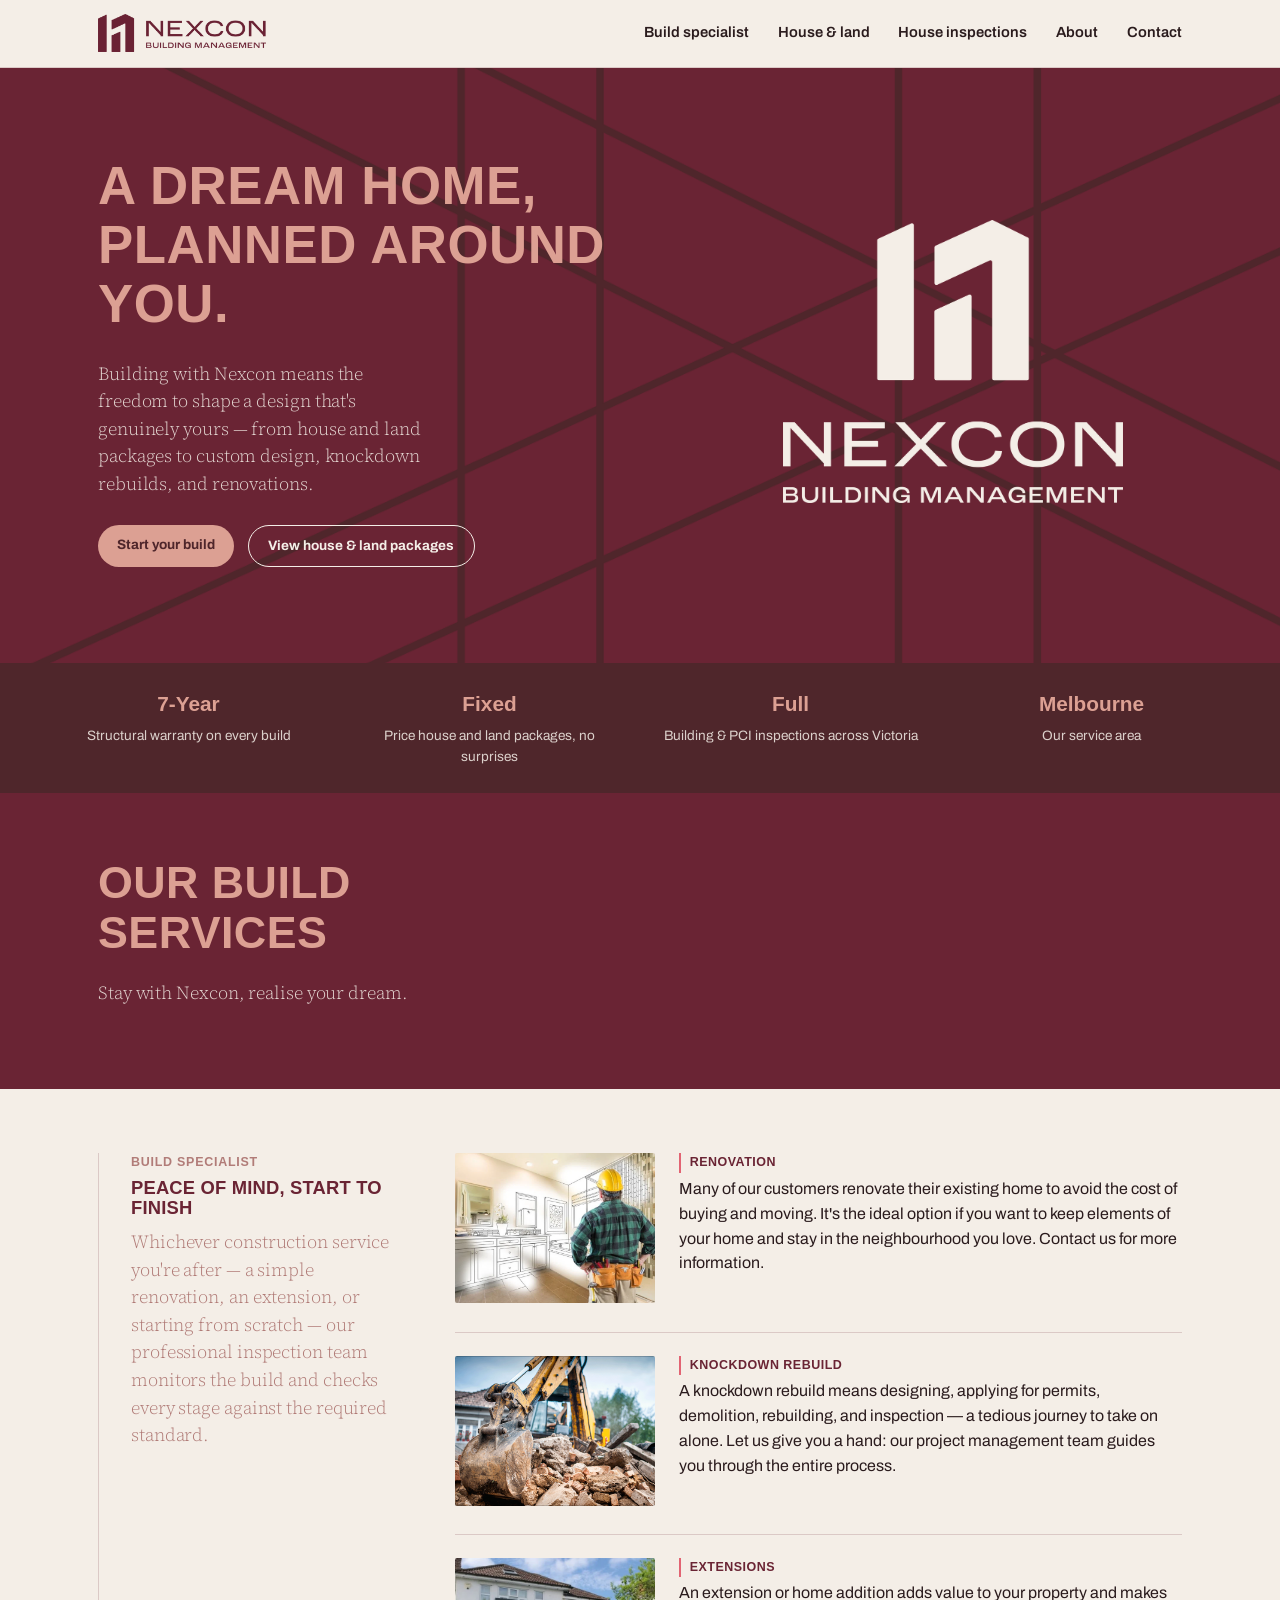
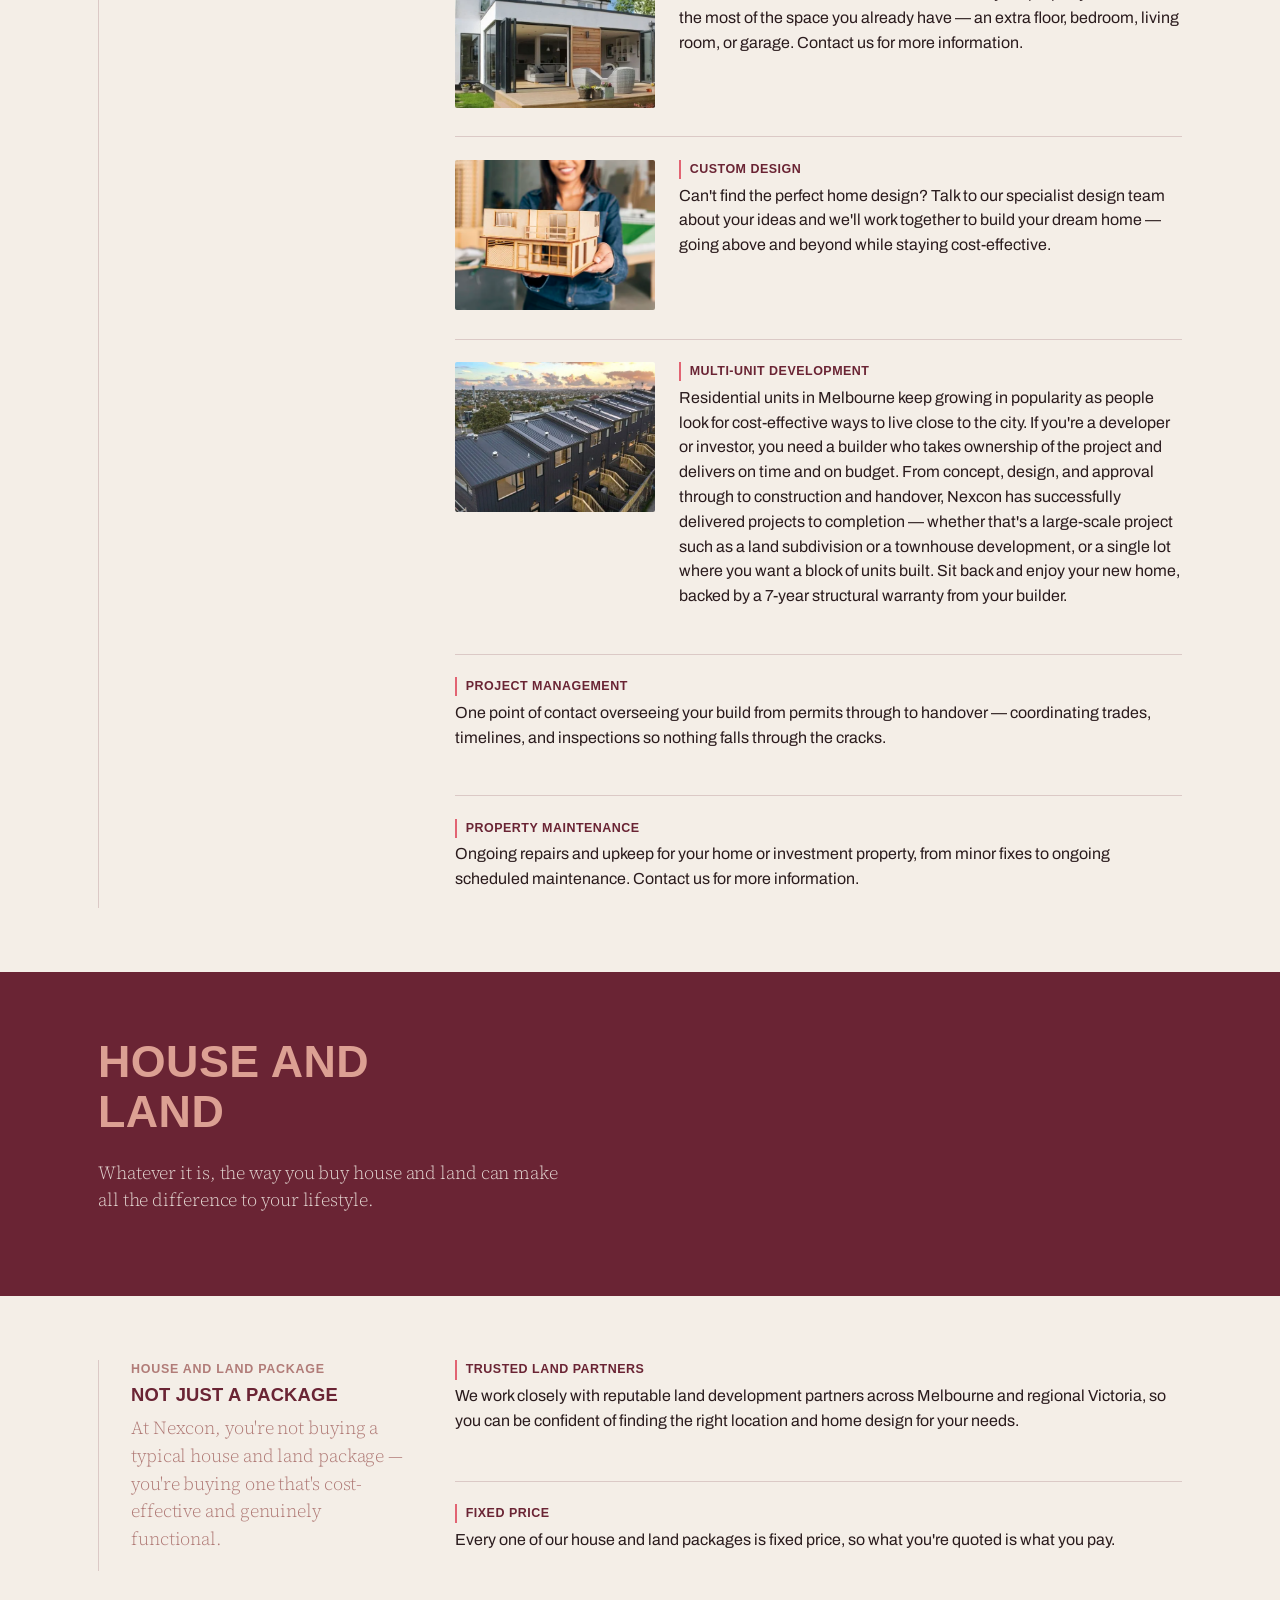
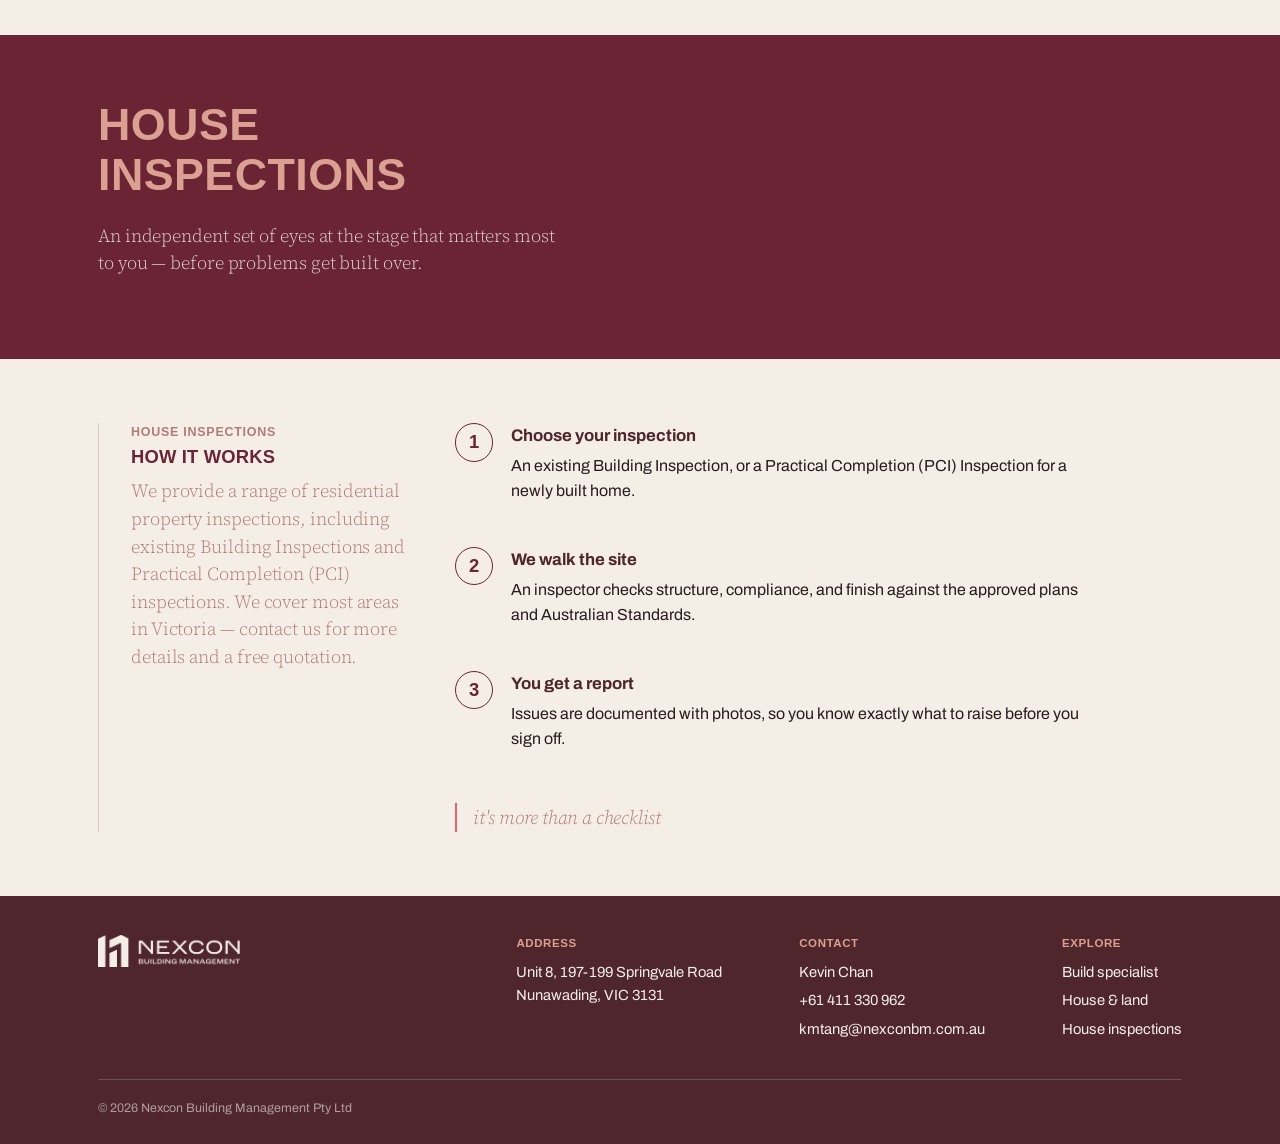
==== home/index.html @ 0f06428e "update" ====
<!DOCTYPE html>
<html lang="en">
<head>
<meta charset="UTF-8">
<meta name="viewport" content="width=device-width, initial-scale=1.0">
<title>Nexcon Building Management — Custom homes, Melbourne's east</title>
<meta name="description" content="Nexcon Building Management designs and builds custom homes, house and land packages, knockdown rebuilds and renovations across Melbourne's east.">
<link rel="preconnect" href="https://fonts.googleapis.com">
<link rel="preconnect" href="https://fonts.gstatic.com" crossorigin>
<link href="https://fonts.googleapis.com/css2?family=Archivo+Expanded:wght@500;600;700;800&family=Archivo:wght@400;500;600;700&family=Source+Serif+Pro:ital,wght@0,300;0,400;1,300;1,400&display=swap" rel="stylesheet">
<link rel="stylesheet" href="../styles.css?v=8">
</head>
<body>

<svg class="visually-hidden" aria-hidden="true">
  <defs>
    <symbol id="nexcon-mark" viewBox="0 0 64 64">
      <polygon points="6,20 18,13 18,58 6,58" fill="currentColor"/>
      <polygon points="24,58 24,41 46,15 46,28" fill="currentColor"/>
      <polygon points="40,58 40,27 46,20 52,27 52,58" fill="currentColor"/>
    </symbol>
  </defs>
</svg>

<a class="skip-link" href="#main">Skip to content</a>

<header class="site-header">
  <div class="header-inner">
    <a href="#top" class="logo">
      <img src="../nexcon-logo-horizontal.png" alt="Nexcon Building Management" class="logo-img">
    </a>
    <nav class="site-nav" id="siteNav">
      <a href="#services">Build specialist</a>
      <a href="#house-and-land">House &amp; land</a>
      <a href="#inspection">House inspections</a>
      <a href="../about/">About</a>
      <a href="#footer-contact">Contact</a>
    </nav>
    <button class="nav-toggle" id="navToggle" aria-label="Toggle menu" aria-expanded="false" aria-controls="siteNav"><span></span></button>
  </div>
</header>


<main id="main">

  <section class="hero" id="top">
        <div class="hero-inner">
      <div class="hero-copy">
        <h1 class="heading heading-on-dark">A dream home, planned around you.</h1>
        <p class="lede lede-on-dark">Building with Nexcon means the freedom to shape a design that's genuinely yours — from house and land packages to custom design, knockdown rebuilds, and renovations.</p>
        <div class="hero-actions">
          <a href="#footer-contact" class="pill pill-primary" style="background:var(--blush); color:var(--mahogany);">Start your build</a>
          <a href="#house-and-land" class="pill pill-outline">View house &amp; land packages</a>
        </div>
      </div>
      <div class="hero-motif" aria-hidden="true">
        <img src="../nexcon-logo-centered.png" alt="" style="width:100%; max-width:340px; margin:0 auto; display:block;">
      </div>
    </div>
  </section>

  <div class="trust-strip">
    <div class="wrap trust-strip-inner">
      <div class="trust-item">
        <p class="trust-figure">7-Year</p>
        <p class="trust-label">Structural warranty on every build</p>
      </div>
      <div class="trust-item">
        <p class="trust-figure">Fixed</p>
        <p class="trust-label">Price house and land packages, no surprises</p>
      </div>
      <div class="trust-item">
        <p class="trust-figure">Full</p>
        <p class="trust-label">Building &amp; PCI inspections across Victoria</p>
      </div>
      <div class="trust-item">
        <p class="trust-figure">Melbourne</p>
        <p class="trust-label">Our service area</p>
      </div>
    </div>
  </div>

  <section id="services">
    <div class="divider">
            <div class="divider-inner">
        <h2 class="heading heading-on-dark">Our build services</h2>
        <p class="lede lede-on-dark">Stay with Nexcon, realise your dream.</p>
      </div>
    </div>
    <div class="content-block">
      <div class="wrap content-grid">
        <div class="content-side">
          <p class="eyebrow">Build specialist</p>
          <h3 class="heading">Peace of mind, start to finish</h3>
          <p class="lede">Whichever construction service you're after — a simple renovation, an extension, or starting from scratch — our professional inspection team monitors the build and checks every stage against the required standard.</p>
        </div>
        <div class="service-list">
          <div class="service-item service-item-media">
            <img src="service-renovation.webp" alt="Renovation of an existing home" class="service-img">
            <div>
              <p class="detail-label">Renovation</p>
              <p class="body-copy">Many of our customers renovate their existing home to avoid the cost of buying and moving. It's the ideal option if you want to keep elements of your home and stay in the neighbourhood you love. Contact us for more information.</p>
            </div>
          </div>
          <div class="service-item service-item-media">
            <img src="service-knockdown-rebuild.webp" alt="Demolition for a knockdown rebuild" class="service-img">
            <div>
              <p class="detail-label">Knockdown rebuild</p>
              <p class="body-copy">A knockdown rebuild means designing, applying for permits, demolition, rebuilding, and inspection — a tedious journey to take on alone. Let us give you a hand: our project management team guides you through the entire process.</p>
            </div>
          </div>
          <div class="service-item service-item-media">
            <img src="service-extensions.webp" alt="A modern home extension with bi-fold doors" class="service-img">
            <div>
              <p class="detail-label">Extensions</p>
              <p class="body-copy">An extension or home addition adds value to your property and makes the most of the space you already have — an extra floor, bedroom, living room, or garage. Contact us for more information.</p>
            </div>
          </div>
          <div class="service-item service-item-media">
            <img src="service-custom-design.webp" alt="Client reviewing a custom home design model" class="service-img">
            <div>
              <p class="detail-label">Custom design</p>
              <p class="body-copy">Can't find the perfect home design? Talk to our specialist design team about your ideas and we'll work together to build your dream home — going above and beyond while staying cost-effective.</p>
            </div>
          </div>
          <div class="service-item service-item-media">
            <img src="service-multi-unit-development.webp" alt="Completed multi-unit townhouse development" class="service-img">
            <div>
              <p class="detail-label">Multi-unit development</p>
              <p class="body-copy">Residential units in Melbourne keep growing in popularity as people look for cost-effective ways to live close to the city. If you're a developer or investor, you need a builder who takes ownership of the project and delivers on time and on budget. From concept, design, and approval through to construction and handover, Nexcon has successfully delivered projects to completion — whether that's a large-scale project such as a land subdivision or a townhouse development, or a single lot where you want a block of units built. Sit back and enjoy your new home, backed by a 7-year structural warranty from your builder.</p>
            </div>
          </div>
          <div class="service-item">
            <p class="detail-label">Project management</p>
            <p class="body-copy">One point of contact overseeing your build from permits through to handover — coordinating trades, timelines, and inspections so nothing falls through the cracks.</p>
          </div>
          <div class="service-item">
            <p class="detail-label">Property maintenance</p>
            <p class="body-copy">Ongoing repairs and upkeep for your home or investment property, from minor fixes to ongoing scheduled maintenance. Contact us for more information.</p>
          </div>
        </div>
      </div>
    </div>
  </section>

  <section id="house-and-land">
    <div class="divider">
            <div class="divider-inner">
        <h2 class="heading heading-on-dark">House and land</h2>
        <p class="lede lede-on-dark">Whatever it is, the way you buy house and land can make all the difference to your lifestyle.</p>
      </div>
    </div>
    <div class="content-block">
      <div class="wrap content-grid">
        <div class="content-side">
          <p class="eyebrow">House and land package</p>
          <h3 class="heading">Not just a package</h3>
          <p class="lede">At Nexcon, you're not buying a typical house and land package — you're buying one that's cost-effective and genuinely functional.</p>
        </div>
        <div class="service-list">
          <div class="service-item">
            <p class="detail-label">Trusted land partners</p>
            <p class="body-copy">We work closely with reputable land development partners across Melbourne and regional Victoria, so you can be confident of finding the right location and home design for your needs.</p>
          </div>
          <div class="service-item">
            <p class="detail-label">Fixed price</p>
            <p class="body-copy">Every one of our house and land packages is fixed price, so what you're quoted is what you pay.</p>
          </div>
        </div>
      </div>
    </div>
  </section>

  <section id="inspection">
    <div class="divider">
            <div class="divider-inner">
        <h2 class="heading heading-on-dark">House inspections</h2>
        <p class="lede lede-on-dark">An independent set of eyes at the stage that matters most to you — before problems get built over.</p>
      </div>
    </div>
    <div class="content-block">
      <div class="wrap content-grid">
        <div class="content-side">
          <p class="eyebrow">House inspections</p>
          <h3 class="heading">How it works</h3>
          <p class="lede">We provide a range of residential property inspections, including existing Building Inspections and Practical Completion (PCI) inspections. We cover most areas in Victoria — contact us for more details and a free quotation.</p>
        </div>
        <div>
          <ol class="process">
            <li><span class="num">1</span><div><h3>Choose your inspection</h3><p class="body-copy">An existing Building Inspection, or a Practical Completion (PCI) Inspection for a newly built home.</p></div></li>
            <li><span class="num">2</span><div><h3>We walk the site</h3><p class="body-copy">An inspector checks structure, compliance, and finish against the approved plans and Australian Standards.</p></div></li>
            <li><span class="num">3</span><div><h3>You get a report</h3><p class="body-copy">Issues are documented with photos, so you know exactly what to raise before you sign off.</p></div></li>
          </ol>
          <div class="callout">
            <p class="quote">it's more than a checklist</p>
          </div>
        </div>
      </div>
    </div>
  </section>

</main>

<footer id="footer-contact">
  <div class="wrap">
    <div class="footer-inner">
      <div class="footer-logo">
        <img src="../nexcon-logo-horizontal-light.png" alt="Nexcon Building Management" class="logo-img">
      </div>
      <div class="footer-cols">
        <div class="footer-col">
          <h4>Address</h4>
          <p>Unit 8, 197-199 Springvale Road<br>Nunawading, VIC 3131</p>
        </div>
        <div class="footer-col">
          <h4>Contact</h4>
          <a href="Kevin-Chan">Kevin Chan</a>
          <a href="tel:+61411330962">+61 411 330 962</a>
          <a href="mailto:kmtang@nexconbm.com.au">kmtang@nexconbm.com.au</a>
        </div>
        <div class="footer-col">
          <h4>Explore</h4>
          <a href="#services">Build specialist</a>
          <a href="#house-and-land">House &amp; land</a>
          <a href="#inspection">House inspections</a>
        </div>
      </div>
    </div>
    <div class="footer-bottom">&copy; <span id="year"></span> Nexcon Building Management Pty Ltd</div>
  </div>
</footer>

<script>
  const navToggle = document.getElementById('navToggle');
  const siteNav = document.getElementById('siteNav');
  navToggle.addEventListener('click', () => {
    const open = siteNav.classList.toggle('is-open');
    navToggle.setAttribute('aria-expanded', String(open));
  });
  siteNav.querySelectorAll('a').forEach(link => {
    link.addEventListener('click', () => {
      siteNav.classList.remove('is-open');
      navToggle.setAttribute('aria-expanded', 'false');
    });
  });

  document.getElementById('year').textContent = new Date().getFullYear();
</script>


</body>
</html>
---- styles.css ----
:root{
  --bordeaux:#6A2434;
  --mahogany:#4F262B;
  --rosewood:#B17C78;
  --blush:#DCA093;
  --sandstone:#F4EEE7;
  --rosette:#E26473;
  --ochre:#B78C00;
  --text:#2A1B1D;
  --line-on-sand: rgba(106,36,52,0.18);
  --line-on-bordeaux: rgba(220,160,147,0.22);
  --ex: "Archivo Expanded", sans-serif;
  --sans: "Archivo", -apple-system, Segoe UI, sans-serif;
  --serif: "Source Serif Pro", Georgia, serif;
  --max: 1180px;
}
*{box-sizing:border-box;}
html{scroll-behavior:smooth;}
@media (prefers-reduced-motion: reduce){ html{scroll-behavior:auto;} }
body{margin:0; font-family:var(--sans); background:var(--sandstone); color:var(--text); line-height:1.55; -webkit-font-smoothing:antialiased;}
p{margin:0 0 1em;}
a{color:inherit;}
svg{display:block;}
.visually-hidden{position:absolute;width:1px;height:1px;overflow:hidden;clip:rect(0 0 0 0);}
.skip-link{position:absolute; left:-999px; top:0; background:var(--rosette); color:#fff; padding:0.75em 1.2em; z-index:1000; font-weight:600;}
.skip-link:focus{left:1em; top:1em;}
:focus-visible{ outline:2px solid var(--rosette); outline-offset:3px; }

.wrap{max-width:var(--max); margin:0 auto; padding:0 clamp(1.25rem, 4vw, 3rem);}

/* type roles per brand system */
.eyebrow{font-family:var(--ex); font-weight:700; text-transform:uppercase; letter-spacing:0.06em; font-size:0.78rem; color:var(--rosewood); margin:0 0 0.4em;}
.heading{font-family:var(--ex); font-weight:700; text-transform:uppercase; letter-spacing:0.01em; line-height:1.12; margin:0 0 0.5em; color:var(--bordeaux);}
.heading-on-dark{color:var(--blush);}
.lede{font-family:var(--serif); font-weight:300; font-size:1.15rem; color:var(--rosewood); line-height:1.5; letter-spacing:-0.005em;}
.lede-on-dark{color:rgba(244,238,231,0.85);}
.detail-label{font-family:var(--ex); font-weight:600; text-transform:uppercase; letter-spacing:0.04em; font-size:0.78rem; color:var(--bordeaux); margin:0 0 0.35em; padding-left:0.7em; border-left:2px solid var(--rosette);}
.body-copy{font-family:var(--sans); font-size:1rem; color:var(--text);}
.statement{font-family:var(--ex); font-weight:700; text-transform:uppercase; font-size:clamp(1.5rem,3vw,2rem); color:var(--bordeaux); line-height:1.25;}
.quote{font-family:var(--serif); font-style:italic; font-weight:300; color:var(--rosewood); letter-spacing:-0.01em;}

/* ---------- header ---------- */
.site-header{position:sticky; top:0; z-index:100; background:var(--sandstone); border-bottom:1px solid var(--line-on-sand);}
.header-inner{max-width:var(--max); margin:0 auto; padding:0.9rem clamp(1.25rem,4vw,3rem); display:flex; align-items:center; justify-content:space-between; gap:1.5rem;}
.logo{display:flex; align-items:center; text-decoration:none;}
.logo-img{height:38px; width:auto; display:block;}
.site-nav{display:flex; align-items:center; gap:clamp(1rem,2.5vw,1.8rem);}
.site-nav a{text-decoration:none; font-size:0.92rem; font-weight:600; color:var(--text); padding:0.3em 0; border-bottom:2px solid transparent;}
.site-nav a:hover{border-color:var(--rosette);}
.site-nav a.is-active{border-color:var(--rosette);}
.pill{display:inline-block; font-family:var(--sans); font-weight:700; font-size:0.85rem; text-decoration:none; padding:0.7em 1.4em; border-radius:999px; transition:background-color .2s, color .2s;}
.pill-primary{background:var(--bordeaux); color:var(--sandstone);}
.pill-primary:hover{background:var(--mahogany);}
.pill-outline{border:1.5px solid var(--sandstone); color:var(--sandstone);}
.pill-outline:hover{background:rgba(244,238,231,0.12);}
.nav-toggle{display:none; width:2.2rem; height:2.2rem; border:none; background:none; cursor:pointer; position:relative;}
.nav-toggle::before, .nav-toggle span, .nav-toggle::after{content:""; position:absolute; left:0.35rem; right:0.35rem; height:2px; background:var(--bordeaux);}
.nav-toggle::before{top:0.65rem;} .nav-toggle span{top:1.05rem;} .nav-toggle::after{top:1.45rem;}
@media (max-width:860px){
  .nav-toggle{display:block;}
  .site-nav{position:absolute; top:100%; left:0; right:0; background:var(--sandstone); flex-direction:column; align-items:flex-start; padding:1rem clamp(1.25rem,4vw,3rem) 1.5rem; gap:0.9rem; border-bottom:1px solid var(--line-on-sand); display:none;}
  .site-nav.is-open{display:flex;}
}

/* ---------- hero ---------- */
.hero{background-color:var(--bordeaux); color:var(--sandstone); background-image:url('linework-mahogany.png'); background-repeat:no-repeat; background-position:center -500px; background-size:135% auto;}
.hero-inner{max-width:var(--max); margin:0 auto; padding:clamp(3rem,7vw,5.5rem) clamp(1.25rem,4vw,3rem) clamp(3.5rem,8vw,6rem); display:grid; grid-template-columns:1.1fr 0.9fr; gap:clamp(2rem,5vw,4rem); align-items:center; position:relative; z-index:1;}
.hero h1{font-size:clamp(2.1rem,4.6vw,3.3rem);}
.hero .lede{max-width:36ch; font-size:1.15rem;}
.hero-actions{display:flex; flex-wrap:wrap; gap:0.9rem; margin-top:1.7rem;}
.hero-motif{width:100%;}
.hero-motif svg{width:100%; height:auto;}
@media (max-width:900px){ .hero-inner{grid-template-columns:1fr;} .hero-motif{order:-1; max-width:340px; margin:0 auto;} }

/* ---------- page intro (used on non-home pages, same visual language as homepage dividers) ---------- */
.page-intro{background-color:var(--bordeaux); color:var(--blush); position:relative;}
.page-intro-inner{max-width:var(--max); margin:0 auto; padding:clamp(2.6rem,6vw,4rem) clamp(1.25rem,4vw,3rem); position:relative; z-index:1;}
.page-intro h1{font-size:clamp(1.9rem,4vw,2.8rem); max-width:16ch;}
.page-intro .lede{max-width:52ch; margin-top:0.6rem;}

/* ---------- trust strip ---------- */
.trust-strip{background:var(--mahogany);}
.trust-strip-inner{display:grid; grid-template-columns:repeat(4,1fr); gap:1.5rem; padding:1.6rem 0;}
.trust-item{text-align:center; padding:0 0.5rem;}
.trust-figure{font-family:var(--ex); font-weight:800; font-size:1.3rem; color:var(--blush); margin:0 0 0.2em;}
.trust-label{font-family:var(--sans); font-size:0.85rem; color:rgba(244,238,231,0.85); margin:0;}
@media (max-width:700px){ .trust-strip-inner{grid-template-columns:1fr; text-align:center;} }

/* ---------- section divider (mirrors the brand deck's own section pages) ---------- */
.divider{background-color:var(--bordeaux); color:var(--blush); position:relative;}
.divider-inner{max-width:var(--max); margin:0 auto; padding:clamp(2.6rem,6vw,4rem) clamp(1.25rem,4vw,3rem); position:relative; z-index:1;}
.divider .num{font-family:var(--ex); font-weight:700; font-size:0.85rem; color:var(--sandstone); margin-bottom:1.4rem;}
.divider h2{font-size:clamp(1.9rem,4vw,2.8rem); max-width:14ch;}
.divider .lede{max-width:52ch; margin-top:0.6rem;}

/* ---------- content block (label sidebar + content, per brand grid) ---------- */
.content-block{padding:clamp(2.6rem,6vw,4rem) 0;}
.content-grid{display:grid; grid-template-columns:0.85fr 2fr; gap:clamp(1.5rem,4vw,3rem);}
.content-side{border-left:1px solid var(--line-on-sand); padding-left:clamp(1.2rem,3vw,2rem);}
.content-side .heading{font-size:1.15rem;}
@media (max-width:820px){ .content-grid{grid-template-columns:1fr;} .content-side{border-left:none; padding-left:0; border-top:1px solid var(--line-on-sand); padding-top:1.2rem;} }

/* services list (also reused for values lists etc.) */
.service-list{display:grid; gap:1.8rem;}
.service-item{padding-top:1.4rem; border-top:1px solid var(--line-on-sand);}
.service-item:first-child{border-top:none; padding-top:0;}
.service-item h3{font-family:var(--sans); font-weight:700; font-size:1.15rem; margin:0 0 0.4em; color:var(--mahogany);}
.service-item-media{display:grid; grid-template-columns:200px 1fr; gap:1.5rem; align-items:start;}
.service-img{width:200px; height:150px; object-fit:cover; border-radius:2px;}
@media (max-width:600px){ .service-item-media{grid-template-columns:1fr;} .service-img{width:100%; height:180px;} }

/* house and land: listing-card styled after the real property sheet */
.listing{display:grid; grid-template-columns:0.75fr 1fr 1fr; gap:0; border:1px solid var(--line-on-sand); margin-bottom:2.4rem;}
.listing-spec{background:var(--bordeaux); color:var(--sandstone); padding:1.6rem;}
.listing-spec .pkg-name{font-family:var(--ex); font-weight:700; text-transform:uppercase; font-size:1.2rem; margin-bottom:0.9rem;}
.listing-spec dl{margin:0; font-size:0.85rem;}
.listing-spec dt{color:var(--blush); font-family:var(--ex); font-weight:600; text-transform:uppercase; font-size:0.68rem; letter-spacing:0.05em; margin-top:0.7em;}
.listing-spec dd{margin:0.15em 0 0; font-family:var(--sans);}
.listing-plan{padding:1.6rem; display:flex; align-items:center; justify-content:center; background:var(--sandstone);}
.listing-plan svg{width:100%; height:auto; max-width:260px;}
.listing-features{padding:1.6rem; background:#fff;}
.listing-features h4{font-family:var(--ex); font-weight:700; text-transform:uppercase; font-size:0.85rem; color:var(--bordeaux); margin:0 0 0.8em;}
.listing-features ul{margin:0; padding-left:1.1em; font-size:0.92rem;}
.listing-features li{margin-bottom:0.5em;}
@media (max-width:820px){ .listing{grid-template-columns:1fr;} }

.package-sheet{margin-top:1rem; border-top:1px solid var(--bordeaux);}
.package-row{display:grid; grid-template-columns:1.1fr repeat(4,0.8fr) 0.9fr; gap:1rem; padding:1rem 0; border-bottom:1px solid var(--line-on-sand); align-items:center; font-size:0.92rem;}
.package-row.head{font-family:var(--ex); font-size:0.68rem; text-transform:uppercase; letter-spacing:0.05em; color:var(--rosewood); font-weight:700; border-bottom:1px solid var(--bordeaux);}
.package-row .name{font-weight:700; color:var(--mahogany);}
.package-row .price{color:var(--rosette); font-weight:700;}
.note{font-family:var(--serif); font-style:italic; font-weight:300; color:var(--rosewood); font-size:0.92rem; margin-top:1rem;}
@media (max-width:760px){
  .package-row{grid-template-columns:1fr 1fr; row-gap:0.3rem;}
  .package-row.head{display:none;}
  .package-row .name{grid-column:1/-1; font-size:1.05rem; margin-bottom:0.3rem;}
}

/* inspection process */
.process{list-style:none; margin:0; padding:0; display:grid; gap:1.7rem; max-width:640px;}
.process li{display:grid; grid-template-columns:2.4rem 1fr; gap:1.1rem;}
.process .num{font-family:var(--ex); font-weight:700; font-size:1.15rem; color:var(--bordeaux); border:1.5px solid var(--bordeaux); width:2.4rem; height:2.4rem; border-radius:50%; display:flex; align-items:center; justify-content:center;}
.process h3{font-family:var(--sans); font-weight:700; font-size:1.05rem; margin:0 0 0.3em; color:var(--mahogany);}

.callout{display:flex; gap:1rem; margin-top:2.2rem; padding-left:1rem; border-left:2px solid var(--rosette); max-width:520px;}
.callout p{margin:0; font-size:1.2rem;}

/* about statement */
.about-block .quote{font-size:clamp(1.3rem,2.6vw,1.7rem); max-width:26ch; margin-bottom:0.6em;}

/* team */
.team-list{display:grid; gap:2rem;}
.team-member{display:grid; grid-template-columns:140px 1fr auto; gap:1.8rem; align-items:start; padding-top:1.8rem; border-top:1px solid var(--line-on-sand);}
.team-member:first-child{border-top:none; padding-top:0;}
.team-photo{width:140px; height:140px; border-radius:2px; object-fit:cover; display:block;}
.team-photo-placeholder{background:var(--bordeaux); color:var(--sandstone); font-family:var(--ex); font-weight:700; font-size:1.8rem; display:flex; align-items:center; justify-content:center;}
.team-name{font-family:var(--sans); font-weight:700; font-size:1.2rem; color:var(--mahogany); margin:0 0 0.2em;}
.team-role{font-family:var(--ex); font-weight:600; text-transform:uppercase; letter-spacing:0.04em; font-size:0.75rem; color:var(--rosewood); margin:0 0 0.8em;}
@media (max-width:600px){
  .team-member{grid-template-columns:1fr;}
  .team-photo{width:100%; height:220px;}
}

/* whatsapp qr (to the right of a team member's profile) */
.whatsapp-qr{width:80px; height:80px; object-fit:contain; border-radius:2px;}

/* footer */
footer{background:var(--mahogany); color:var(--sandstone); padding:2.4rem 0 1.6rem;}
.footer-inner{display:flex; flex-wrap:wrap; justify-content:space-between; gap:1.6rem; align-items:flex-start;}
.footer-logo{display:flex; align-items:center;}
.footer-logo .logo-img{height:32px;}
.footer-cols{display:flex; gap:clamp(2rem,6vw,5rem); flex-wrap:wrap;}
.footer-col h4{font-family:var(--ex); font-weight:700; text-transform:uppercase; font-size:0.72rem; letter-spacing:0.05em; color:var(--blush); margin:0 0 0.7em;}
.footer-col p, .footer-col a{font-size:0.92rem; margin:0 0 0.4em; text-decoration:none; display:block; color:var(--sandstone);}
.footer-bottom{margin-top:2rem; padding-top:1.2rem; border-top:1px solid rgba(244,238,231,0.2); font-size:0.78rem; color:rgba(244,238,231,0.6);}
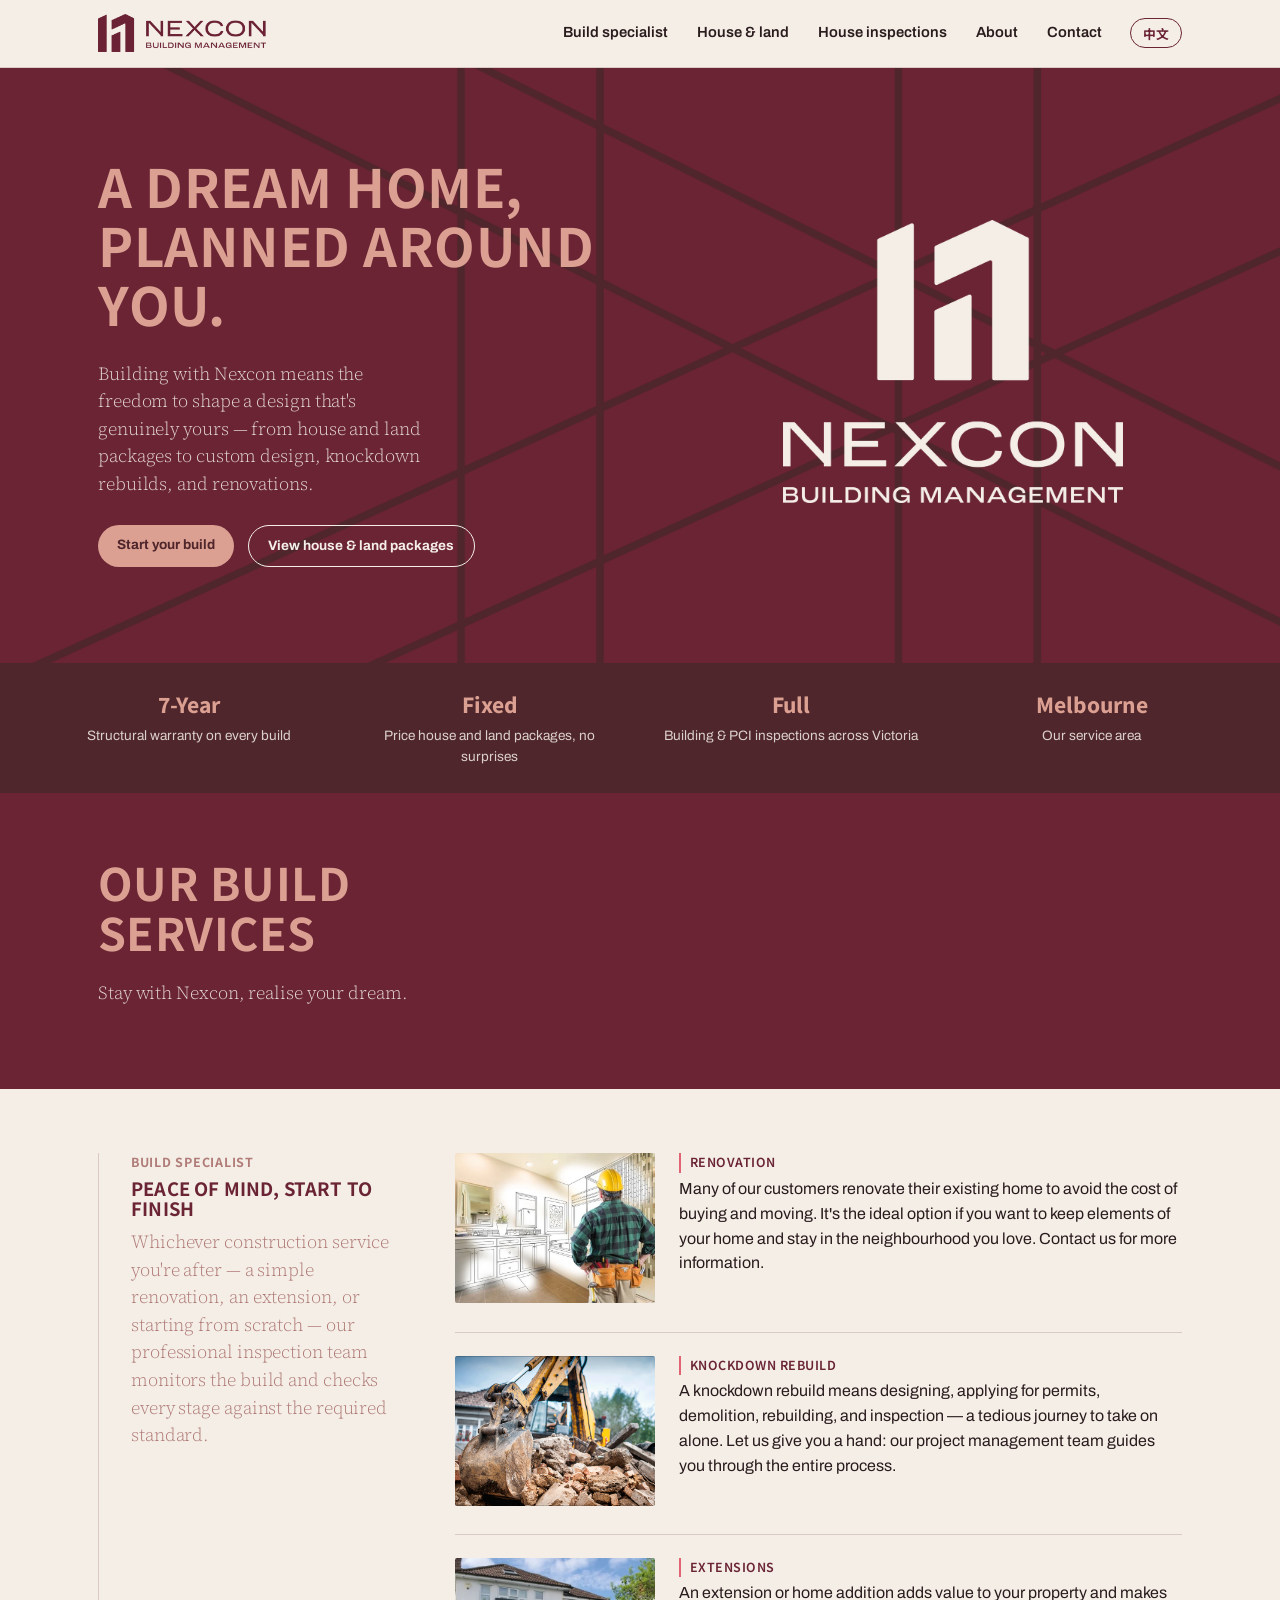
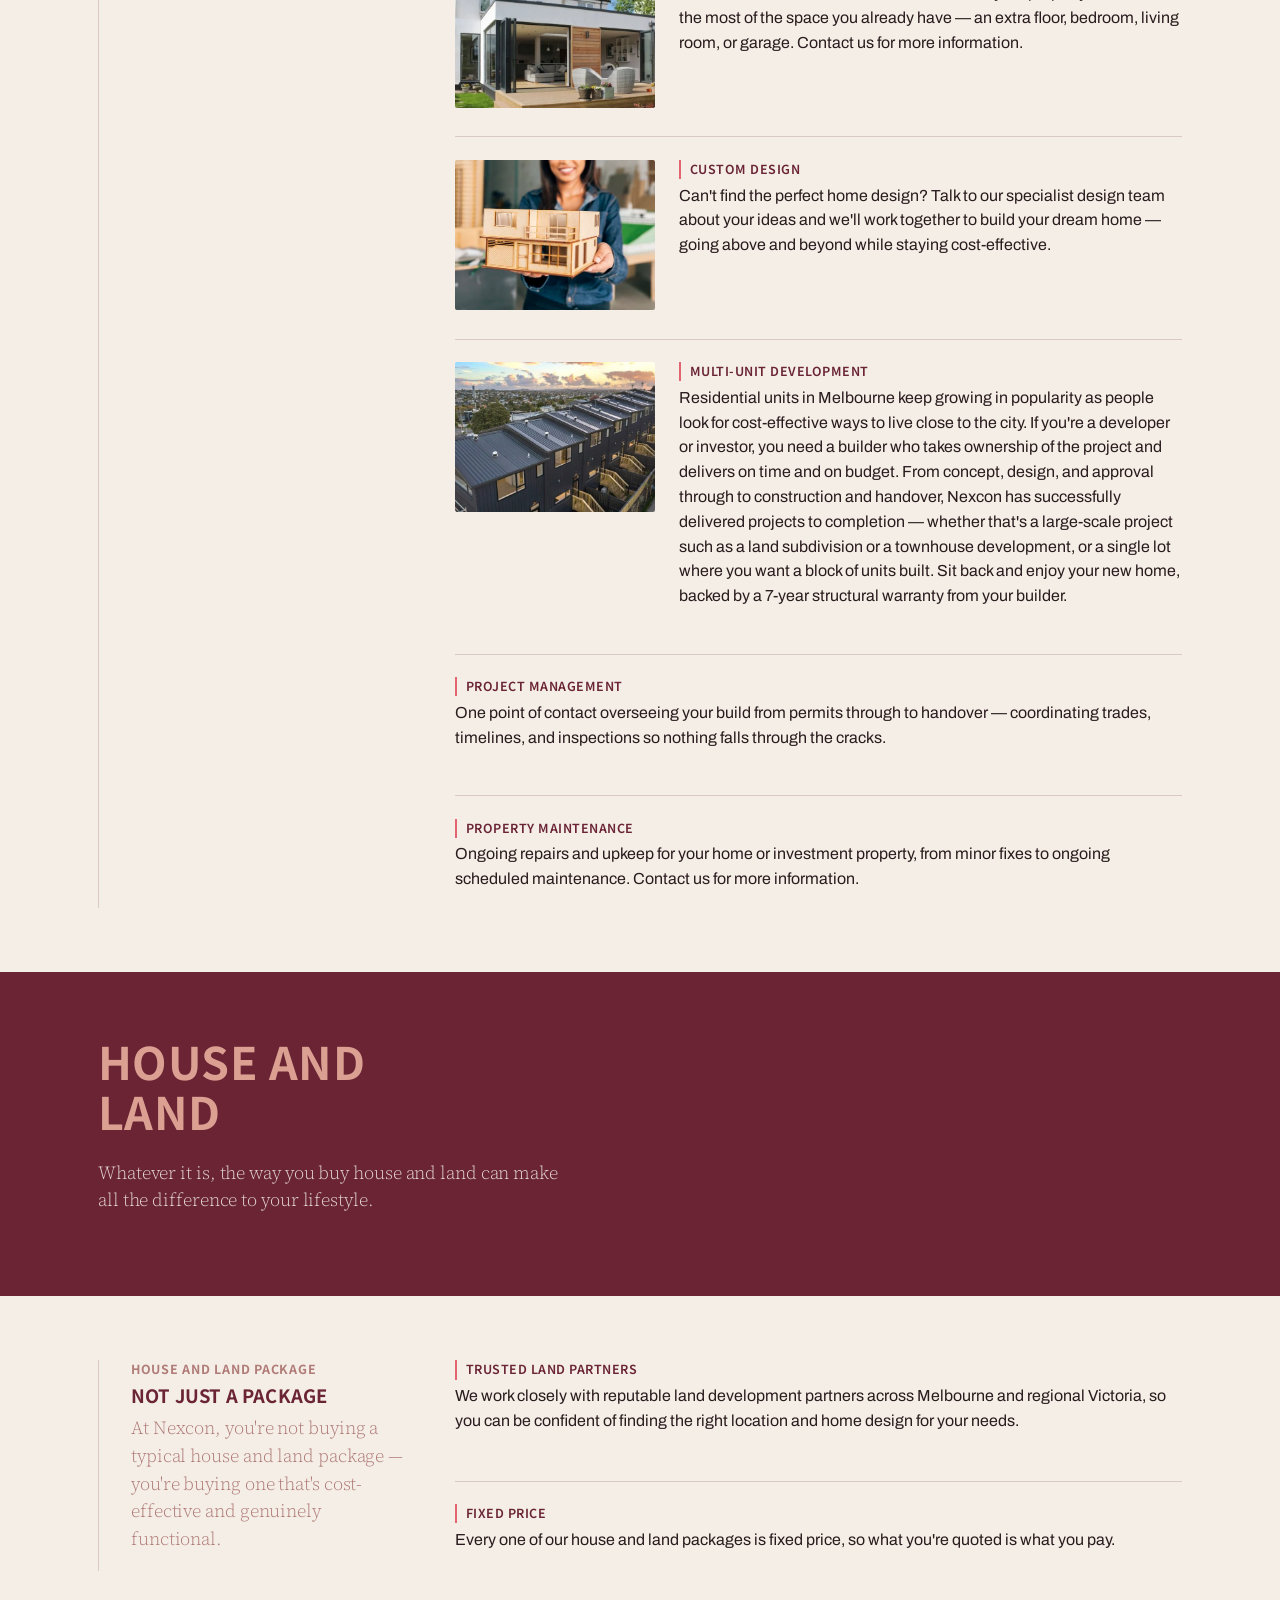
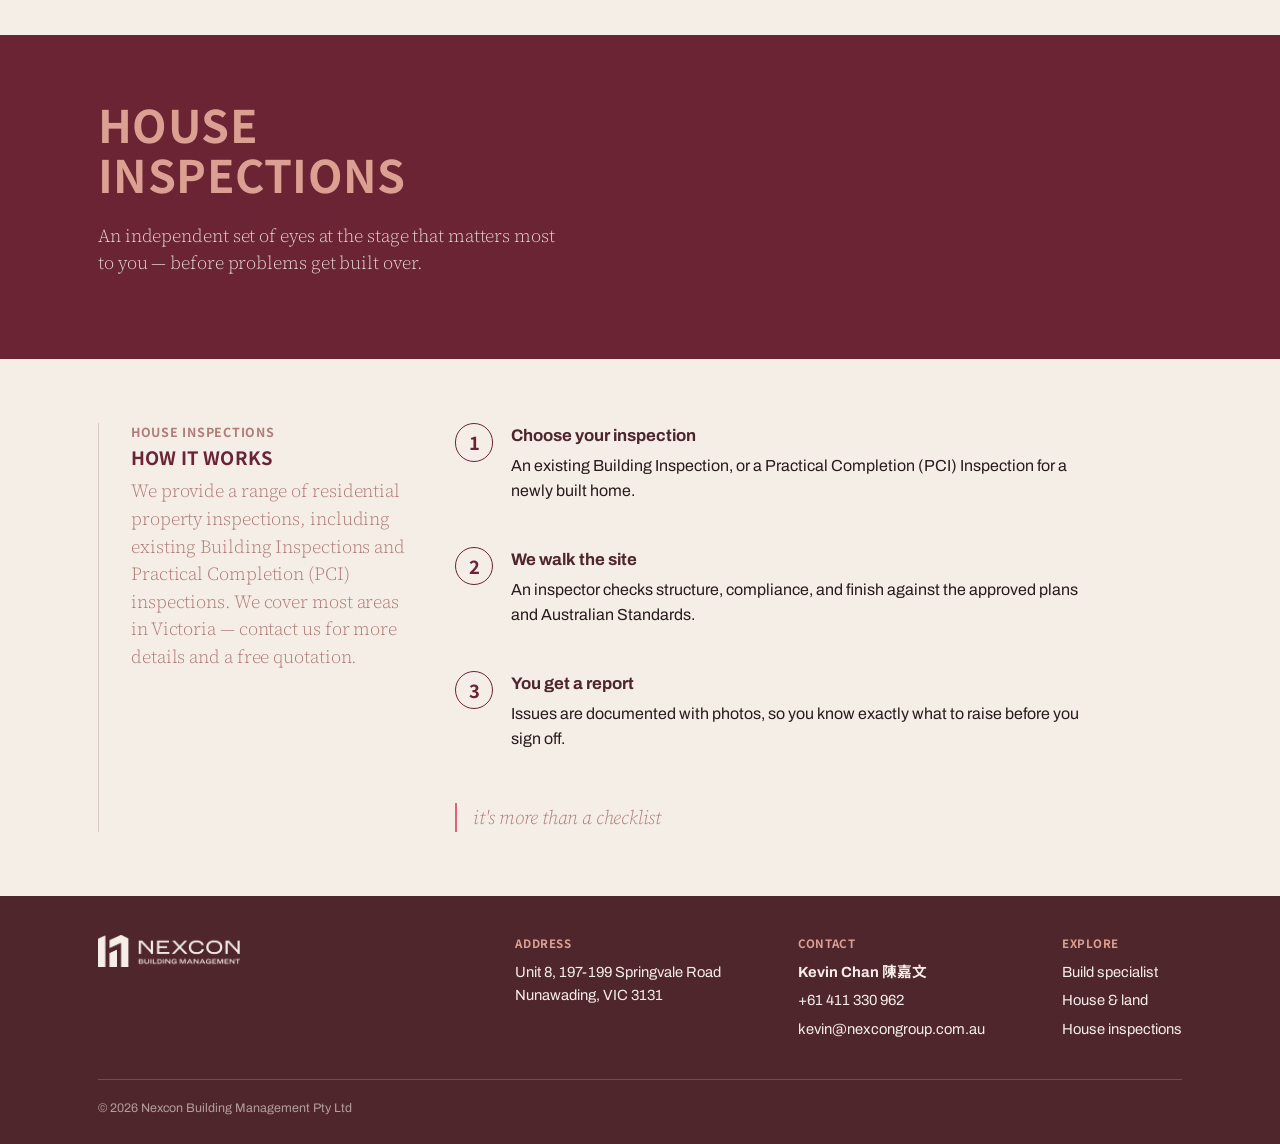
==== commit b6bffd78: "Added tranditional chinese user can now check traditional Chinese in the website" ====
--- a/home/index.html
+++ b/home/index.html
@@ -7,8 +7,8 @@
 <meta name="description" content="Nexcon Building Management designs and builds custom homes, house and land packages, knockdown rebuilds and renovations across Melbourne's east.">
 <link rel="preconnect" href="https://fonts.googleapis.com">
 <link rel="preconnect" href="https://fonts.gstatic.com" crossorigin>
-<link href="https://fonts.googleapis.com/css2?family=Archivo+Expanded:wght@500;600;700;800&family=Archivo:wght@400;500;600;700&family=Source+Serif+Pro:ital,wght@0,300;0,400;1,300;1,400&display=swap" rel="stylesheet">
-<link rel="stylesheet" href="../styles.css?v=8">
+<link href="https://fonts.googleapis.com/css2?family=Archivo+Expanded:wght@500;600;700;800&family=Archivo:wght@400;500;600;700&family=Source+Serif+Pro:ital,wght@0,300;0,400;1,300;1,400&family=Noto+Sans+TC:wght@400;500;600;700;800&display=swap" rel="stylesheet">
+<link rel="stylesheet" href="../styles.css?v=9">
 </head>
 <body>
 
@@ -22,7 +22,7 @@
   </defs>
 </svg>
 
-<a class="skip-link" href="#main">Skip to content</a>
+<a class="skip-link" href="#main" data-i18n="skip_link">Skip to content</a>
 
 <header class="site-header">
   <div class="header-inner">
@@ -30,11 +30,12 @@
       <img src="../nexcon-logo-horizontal.png" alt="Nexcon Building Management" class="logo-img">
     </a>
     <nav class="site-nav" id="siteNav">
-      <a href="#services">Build specialist</a>
-      <a href="#house-and-land">House &amp; land</a>
-      <a href="#inspection">House inspections</a>
-      <a href="../about/">About</a>
-      <a href="#footer-contact">Contact</a>
+      <a href="#services" data-i18n="nav_services">Build specialist</a>
+      <a href="#house-and-land" data-i18n="nav_house_land">House &amp; land</a>
+      <a href="#inspection" data-i18n="nav_inspections">House inspections</a>
+      <a href="../about/" data-i18n="nav_about">About</a>
+      <a href="#footer-contact" data-i18n="nav_contact">Contact</a>
+      <button id="langToggle" class="lang-toggle" type="button" aria-label="切換至中文">中文</button>
     </nav>
     <button class="nav-toggle" id="navToggle" aria-label="Toggle menu" aria-expanded="false" aria-controls="siteNav"><span></span></button>
   </div>
@@ -46,11 +47,11 @@
   <section class="hero" id="top">
         <div class="hero-inner">
       <div class="hero-copy">
-        <h1 class="heading heading-on-dark">A dream home, planned around you.</h1>
-        <p class="lede lede-on-dark">Building with Nexcon means the freedom to shape a design that's genuinely yours — from house and land packages to custom design, knockdown rebuilds, and renovations.</p>
+        <h1 class="heading heading-on-dark" data-i18n="hero_h1">A dream home, planned around you.</h1>
+        <p class="lede lede-on-dark" data-i18n="hero_lede">Building with Nexcon means the freedom to shape a design that's genuinely yours — from house and land packages to custom design, knockdown rebuilds, and renovations.</p>
         <div class="hero-actions">
-          <a href="#footer-contact" class="pill pill-primary" style="background:var(--blush); color:var(--mahogany);">Start your build</a>
-          <a href="#house-and-land" class="pill pill-outline">View house &amp; land packages</a>
+          <a href="#footer-contact" class="pill pill-primary" style="background:var(--blush); color:var(--mahogany);" data-i18n="hero_btn_start">Start your build</a>
+          <a href="#house-and-land" class="pill pill-outline" data-i18n="hero_btn_view">View house &amp; land packages</a>
         </div>
       </div>
       <div class="hero-motif" aria-hidden="true">
@@ -62,20 +63,20 @@
   <div class="trust-strip">
     <div class="wrap trust-strip-inner">
       <div class="trust-item">
-        <p class="trust-figure">7-Year</p>
-        <p class="trust-label">Structural warranty on every build</p>
-      </div>
-      <div class="trust-item">
-        <p class="trust-figure">Fixed</p>
-        <p class="trust-label">Price house and land packages, no surprises</p>
-      </div>
-      <div class="trust-item">
-        <p class="trust-figure">Full</p>
-        <p class="trust-label">Building &amp; PCI inspections across Victoria</p>
-      </div>
-      <div class="trust-item">
-        <p class="trust-figure">Melbourne</p>
-        <p class="trust-label">Our service area</p>
+        <p class="trust-figure" data-i18n="trust1_figure">7-Year</p>
+        <p class="trust-label" data-i18n="trust1_label">Structural warranty on every build</p>
+      </div>
+      <div class="trust-item">
+        <p class="trust-figure" data-i18n="trust2_figure">Fixed</p>
+        <p class="trust-label" data-i18n="trust2_label">Price house and land packages, no surprises</p>
+      </div>
+      <div class="trust-item">
+        <p class="trust-figure" data-i18n="trust3_figure">Full</p>
+        <p class="trust-label" data-i18n="trust3_label">Building &amp; PCI inspections across Victoria</p>
+      </div>
+      <div class="trust-item">
+        <p class="trust-figure" data-i18n="trust4_figure">Melbourne</p>
+        <p class="trust-label" data-i18n="trust4_label">Our service area</p>
       </div>
     </div>
   </div>
@@ -83,60 +84,60 @@
   <section id="services">
     <div class="divider">
             <div class="divider-inner">
-        <h2 class="heading heading-on-dark">Our build services</h2>
-        <p class="lede lede-on-dark">Stay with Nexcon, realise your dream.</p>
+        <h2 class="heading heading-on-dark" data-i18n="services_divider_h2">Our build services</h2>
+        <p class="lede lede-on-dark" data-i18n="services_divider_lede">Stay with Nexcon, realise your dream.</p>
       </div>
     </div>
     <div class="content-block">
       <div class="wrap content-grid">
         <div class="content-side">
-          <p class="eyebrow">Build specialist</p>
-          <h3 class="heading">Peace of mind, start to finish</h3>
-          <p class="lede">Whichever construction service you're after — a simple renovation, an extension, or starting from scratch — our professional inspection team monitors the build and checks every stage against the required standard.</p>
+          <p class="eyebrow" data-i18n="services_eyebrow">Build specialist</p>
+          <h3 class="heading" data-i18n="services_h3">Peace of mind, start to finish</h3>
+          <p class="lede" data-i18n="services_lede">Whichever construction service you're after — a simple renovation, an extension, or starting from scratch — our professional inspection team monitors the build and checks every stage against the required standard.</p>
         </div>
         <div class="service-list">
           <div class="service-item service-item-media">
             <img src="service-renovation.webp" alt="Renovation of an existing home" class="service-img">
             <div>
-              <p class="detail-label">Renovation</p>
-              <p class="body-copy">Many of our customers renovate their existing home to avoid the cost of buying and moving. It's the ideal option if you want to keep elements of your home and stay in the neighbourhood you love. Contact us for more information.</p>
+              <p class="detail-label" data-i18n="svc_renovation_label">Renovation</p>
+              <p class="body-copy" data-i18n="svc_renovation_body">Many of our customers renovate their existing home to avoid the cost of buying and moving. It's the ideal option if you want to keep elements of your home and stay in the neighbourhood you love. Contact us for more information.</p>
             </div>
           </div>
           <div class="service-item service-item-media">
             <img src="service-knockdown-rebuild.webp" alt="Demolition for a knockdown rebuild" class="service-img">
             <div>
-              <p class="detail-label">Knockdown rebuild</p>
-              <p class="body-copy">A knockdown rebuild means designing, applying for permits, demolition, rebuilding, and inspection — a tedious journey to take on alone. Let us give you a hand: our project management team guides you through the entire process.</p>
+              <p class="detail-label" data-i18n="svc_knockdown_label">Knockdown rebuild</p>
+              <p class="body-copy" data-i18n="svc_knockdown_body">A knockdown rebuild means designing, applying for permits, demolition, rebuilding, and inspection — a tedious journey to take on alone. Let us give you a hand: our project management team guides you through the entire process.</p>
             </div>
           </div>
           <div class="service-item service-item-media">
             <img src="service-extensions.webp" alt="A modern home extension with bi-fold doors" class="service-img">
             <div>
-              <p class="detail-label">Extensions</p>
-              <p class="body-copy">An extension or home addition adds value to your property and makes the most of the space you already have — an extra floor, bedroom, living room, or garage. Contact us for more information.</p>
+              <p class="detail-label" data-i18n="svc_extensions_label">Extensions</p>
+              <p class="body-copy" data-i18n="svc_extensions_body">An extension or home addition adds value to your property and makes the most of the space you already have — an extra floor, bedroom, living room, or garage. Contact us for more information.</p>
             </div>
           </div>
           <div class="service-item service-item-media">
             <img src="service-custom-design.webp" alt="Client reviewing a custom home design model" class="service-img">
             <div>
-              <p class="detail-label">Custom design</p>
-              <p class="body-copy">Can't find the perfect home design? Talk to our specialist design team about your ideas and we'll work together to build your dream home — going above and beyond while staying cost-effective.</p>
+              <p class="detail-label" data-i18n="svc_customdesign_label">Custom design</p>
+              <p class="body-copy" data-i18n="svc_customdesign_body">Can't find the perfect home design? Talk to our specialist design team about your ideas and we'll work together to build your dream home — going above and beyond while staying cost-effective.</p>
             </div>
           </div>
           <div class="service-item service-item-media">
             <img src="service-multi-unit-development.webp" alt="Completed multi-unit townhouse development" class="service-img">
             <div>
-              <p class="detail-label">Multi-unit development</p>
-              <p class="body-copy">Residential units in Melbourne keep growing in popularity as people look for cost-effective ways to live close to the city. If you're a developer or investor, you need a builder who takes ownership of the project and delivers on time and on budget. From concept, design, and approval through to construction and handover, Nexcon has successfully delivered projects to completion — whether that's a large-scale project such as a land subdivision or a townhouse development, or a single lot where you want a block of units built. Sit back and enjoy your new home, backed by a 7-year structural warranty from your builder.</p>
-            </div>
-          </div>
-          <div class="service-item">
-            <p class="detail-label">Project management</p>
-            <p class="body-copy">One point of contact overseeing your build from permits through to handover — coordinating trades, timelines, and inspections so nothing falls through the cracks.</p>
-          </div>
-          <div class="service-item">
-            <p class="detail-label">Property maintenance</p>
-            <p class="body-copy">Ongoing repairs and upkeep for your home or investment property, from minor fixes to ongoing scheduled maintenance. Contact us for more information.</p>
+              <p class="detail-label" data-i18n="svc_multiunit_label">Multi-unit development</p>
+              <p class="body-copy" data-i18n="svc_multiunit_body">Residential units in Melbourne keep growing in popularity as people look for cost-effective ways to live close to the city. If you're a developer or investor, you need a builder who takes ownership of the project and delivers on time and on budget. From concept, design, and approval through to construction and handover, Nexcon has successfully delivered projects to completion — whether that's a large-scale project such as a land subdivision or a townhouse development, or a single lot where you want a block of units built. Sit back and enjoy your new home, backed by a 7-year structural warranty from your builder.</p>
+            </div>
+          </div>
+          <div class="service-item">
+            <p class="detail-label" data-i18n="svc_projectmgmt_label">Project management</p>
+            <p class="body-copy" data-i18n="svc_projectmgmt_body">One point of contact overseeing your build from permits through to handover — coordinating trades, timelines, and inspections so nothing falls through the cracks.</p>
+          </div>
+          <div class="service-item">
+            <p class="detail-label" data-i18n="svc_propertymaint_label">Property maintenance</p>
+            <p class="body-copy" data-i18n="svc_propertymaint_body">Ongoing repairs and upkeep for your home or investment property, from minor fixes to ongoing scheduled maintenance. Contact us for more information.</p>
           </div>
         </div>
       </div>
@@ -146,25 +147,25 @@
   <section id="house-and-land">
     <div class="divider">
             <div class="divider-inner">
-        <h2 class="heading heading-on-dark">House and land</h2>
-        <p class="lede lede-on-dark">Whatever it is, the way you buy house and land can make all the difference to your lifestyle.</p>
+        <h2 class="heading heading-on-dark" data-i18n="hal_divider_h2">House and land</h2>
+        <p class="lede lede-on-dark" data-i18n="hal_divider_lede">Whatever it is, the way you buy house and land can make all the difference to your lifestyle.</p>
       </div>
     </div>
     <div class="content-block">
       <div class="wrap content-grid">
         <div class="content-side">
-          <p class="eyebrow">House and land package</p>
-          <h3 class="heading">Not just a package</h3>
-          <p class="lede">At Nexcon, you're not buying a typical house and land package — you're buying one that's cost-effective and genuinely functional.</p>
+          <p class="eyebrow" data-i18n="hal_eyebrow">House and land package</p>
+          <h3 class="heading" data-i18n="hal_h3">Not just a package</h3>
+          <p class="lede" data-i18n="hal_lede">At Nexcon, you're not buying a typical house and land package — you're buying one that's cost-effective and genuinely functional.</p>
         </div>
         <div class="service-list">
           <div class="service-item">
-            <p class="detail-label">Trusted land partners</p>
-            <p class="body-copy">We work closely with reputable land development partners across Melbourne and regional Victoria, so you can be confident of finding the right location and home design for your needs.</p>
-          </div>
-          <div class="service-item">
-            <p class="detail-label">Fixed price</p>
-            <p class="body-copy">Every one of our house and land packages is fixed price, so what you're quoted is what you pay.</p>
+            <p class="detail-label" data-i18n="hal_trusted_label">Trusted land partners</p>
+            <p class="body-copy" data-i18n="hal_trusted_body">We work closely with reputable land development partners across Melbourne and regional Victoria, so you can be confident of finding the right location and home design for your needs.</p>
+          </div>
+          <div class="service-item">
+            <p class="detail-label" data-i18n="hal_fixed_label">Fixed price</p>
+            <p class="body-copy" data-i18n="hal_fixed_body">Every one of our house and land packages is fixed price, so what you're quoted is what you pay.</p>
           </div>
         </div>
       </div>
@@ -174,25 +175,25 @@
   <section id="inspection">
     <div class="divider">
             <div class="divider-inner">
-        <h2 class="heading heading-on-dark">House inspections</h2>
-        <p class="lede lede-on-dark">An independent set of eyes at the stage that matters most to you — before problems get built over.</p>
+        <h2 class="heading heading-on-dark" data-i18n="insp_divider_h2">House inspections</h2>
+        <p class="lede lede-on-dark" data-i18n="insp_divider_lede">An independent set of eyes at the stage that matters most to you — before problems get built over.</p>
       </div>
     </div>
     <div class="content-block">
       <div class="wrap content-grid">
         <div class="content-side">
-          <p class="eyebrow">House inspections</p>
-          <h3 class="heading">How it works</h3>
-          <p class="lede">We provide a range of residential property inspections, including existing Building Inspections and Practical Completion (PCI) inspections. We cover most areas in Victoria — contact us for more details and a free quotation.</p>
+          <p class="eyebrow" data-i18n="insp_eyebrow">House inspections</p>
+          <h3 class="heading" data-i18n="insp_h3">How it works</h3>
+          <p class="lede" data-i18n="insp_lede">We provide a range of residential property inspections, including existing Building Inspections and Practical Completion (PCI) inspections. We cover most areas in Victoria — contact us for more details and a free quotation.</p>
         </div>
         <div>
           <ol class="process">
-            <li><span class="num">1</span><div><h3>Choose your inspection</h3><p class="body-copy">An existing Building Inspection, or a Practical Completion (PCI) Inspection for a newly built home.</p></div></li>
-            <li><span class="num">2</span><div><h3>We walk the site</h3><p class="body-copy">An inspector checks structure, compliance, and finish against the approved plans and Australian Standards.</p></div></li>
-            <li><span class="num">3</span><div><h3>You get a report</h3><p class="body-copy">Issues are documented with photos, so you know exactly what to raise before you sign off.</p></div></li>
+            <li><span class="num">1</span><div><h3 data-i18n="insp_step1_h3">Choose your inspection</h3><p class="body-copy" data-i18n="insp_step1_body">An existing Building Inspection, or a Practical Completion (PCI) Inspection for a newly built home.</p></div></li>
+            <li><span class="num">2</span><div><h3 data-i18n="insp_step2_h3">We walk the site</h3><p class="body-copy" data-i18n="insp_step2_body">An inspector checks structure, compliance, and finish against the approved plans and Australian Standards.</p></div></li>
+            <li><span class="num">3</span><div><h3 data-i18n="insp_step3_h3">You get a report</h3><p class="body-copy" data-i18n="insp_step3_body">Issues are documented with photos, so you know exactly what to raise before you sign off.</p></div></li>
           </ol>
           <div class="callout">
-            <p class="quote">it's more than a checklist</p>
+            <p class="quote" data-i18n="insp_quote">it's more than a checklist</p>
           </div>
         </div>
       </div>
@@ -209,20 +210,20 @@
       </div>
       <div class="footer-cols">
         <div class="footer-col">
-          <h4>Address</h4>
+          <h4 data-i18n="footer_address_label">Address</h4>
           <p>Unit 8, 197-199 Springvale Road<br>Nunawading, VIC 3131</p>
         </div>
         <div class="footer-col">
-          <h4>Contact</h4>
-          <a href="Kevin-Chan">Kevin Chan</a>
+          <h4 data-i18n="footer_contact_label">Contact</h4>
+          <p class="footer-contact-name">Kevin Chan 陳嘉文</p>
           <a href="tel:+61411330962">+61 411 330 962</a>
-          <a href="mailto:kmtang@nexconbm.com.au">kmtang@nexconbm.com.au</a>
+          <a href="mailto:kevin@nexcongroup.com.au">kevin@nexcongroup.com.au</a>
         </div>
         <div class="footer-col">
-          <h4>Explore</h4>
-          <a href="#services">Build specialist</a>
-          <a href="#house-and-land">House &amp; land</a>
-          <a href="#inspection">House inspections</a>
+          <h4 data-i18n="footer_explore_label">Explore</h4>
+          <a href="#services" data-i18n="nav_services">Build specialist</a>
+          <a href="#house-and-land" data-i18n="nav_house_land">House &amp; land</a>
+          <a href="#inspection" data-i18n="nav_inspections">House inspections</a>
         </div>
       </div>
     </div>
@@ -230,6 +231,8 @@
   </div>
 </footer>
 
+<script src="../translations.js"></script>
+<script src="../i18n.js"></script>
 <script>
   const navToggle = document.getElementById('navToggle');
   const siteNav = document.getElementById('siteNav');
--- a/styles.css
+++ b/styles.css
@@ -9,9 +9,9 @@
   --text:#2A1B1D;
   --line-on-sand: rgba(106,36,52,0.18);
   --line-on-bordeaux: rgba(220,160,147,0.22);
-  --ex: "Archivo Expanded", sans-serif;
-  --sans: "Archivo", -apple-system, Segoe UI, sans-serif;
-  --serif: "Source Serif Pro", Georgia, serif;
+  --ex: "Archivo Expanded", "Noto Sans TC", sans-serif;
+  --sans: "Archivo", "Noto Sans TC", -apple-system, Segoe UI, sans-serif;
+  --serif: "Source Serif Pro", "Noto Sans TC", Georgia, serif;
   --max: 1180px;
 }
 *{box-sizing:border-box;}
@@ -48,6 +48,8 @@
 .site-nav a{text-decoration:none; font-size:0.92rem; font-weight:600; color:var(--text); padding:0.3em 0; border-bottom:2px solid transparent;}
 .site-nav a:hover{border-color:var(--rosette);}
 .site-nav a.is-active{border-color:var(--rosette);}
+.lang-toggle{font-family:var(--ex); font-weight:700; font-size:0.8rem; letter-spacing:0.02em; background:none; border:1.5px solid var(--bordeaux); color:var(--bordeaux); border-radius:999px; padding:0.35em 0.9em; cursor:pointer; transition:background-color .2s, color .2s;}
+.lang-toggle:hover{background:var(--bordeaux); color:var(--sandstone);}
 .pill{display:inline-block; font-family:var(--sans); font-weight:700; font-size:0.85rem; text-decoration:none; padding:0.7em 1.4em; border-radius:999px; transition:background-color .2s, color .2s;}
 .pill-primary{background:var(--bordeaux); color:var(--sandstone);}
 .pill-primary:hover{background:var(--mahogany);}
@@ -172,4 +174,5 @@
 .footer-cols{display:flex; gap:clamp(2rem,6vw,5rem); flex-wrap:wrap;}
 .footer-col h4{font-family:var(--ex); font-weight:700; text-transform:uppercase; font-size:0.72rem; letter-spacing:0.05em; color:var(--blush); margin:0 0 0.7em;}
 .footer-col p, .footer-col a{font-size:0.92rem; margin:0 0 0.4em; text-decoration:none; display:block; color:var(--sandstone);}
+.footer-contact-name{font-weight:700; color:var(--blush);}
 .footer-bottom{margin-top:2rem; padding-top:1.2rem; border-top:1px solid rgba(244,238,231,0.2); font-size:0.78rem; color:rgba(244,238,231,0.6);}
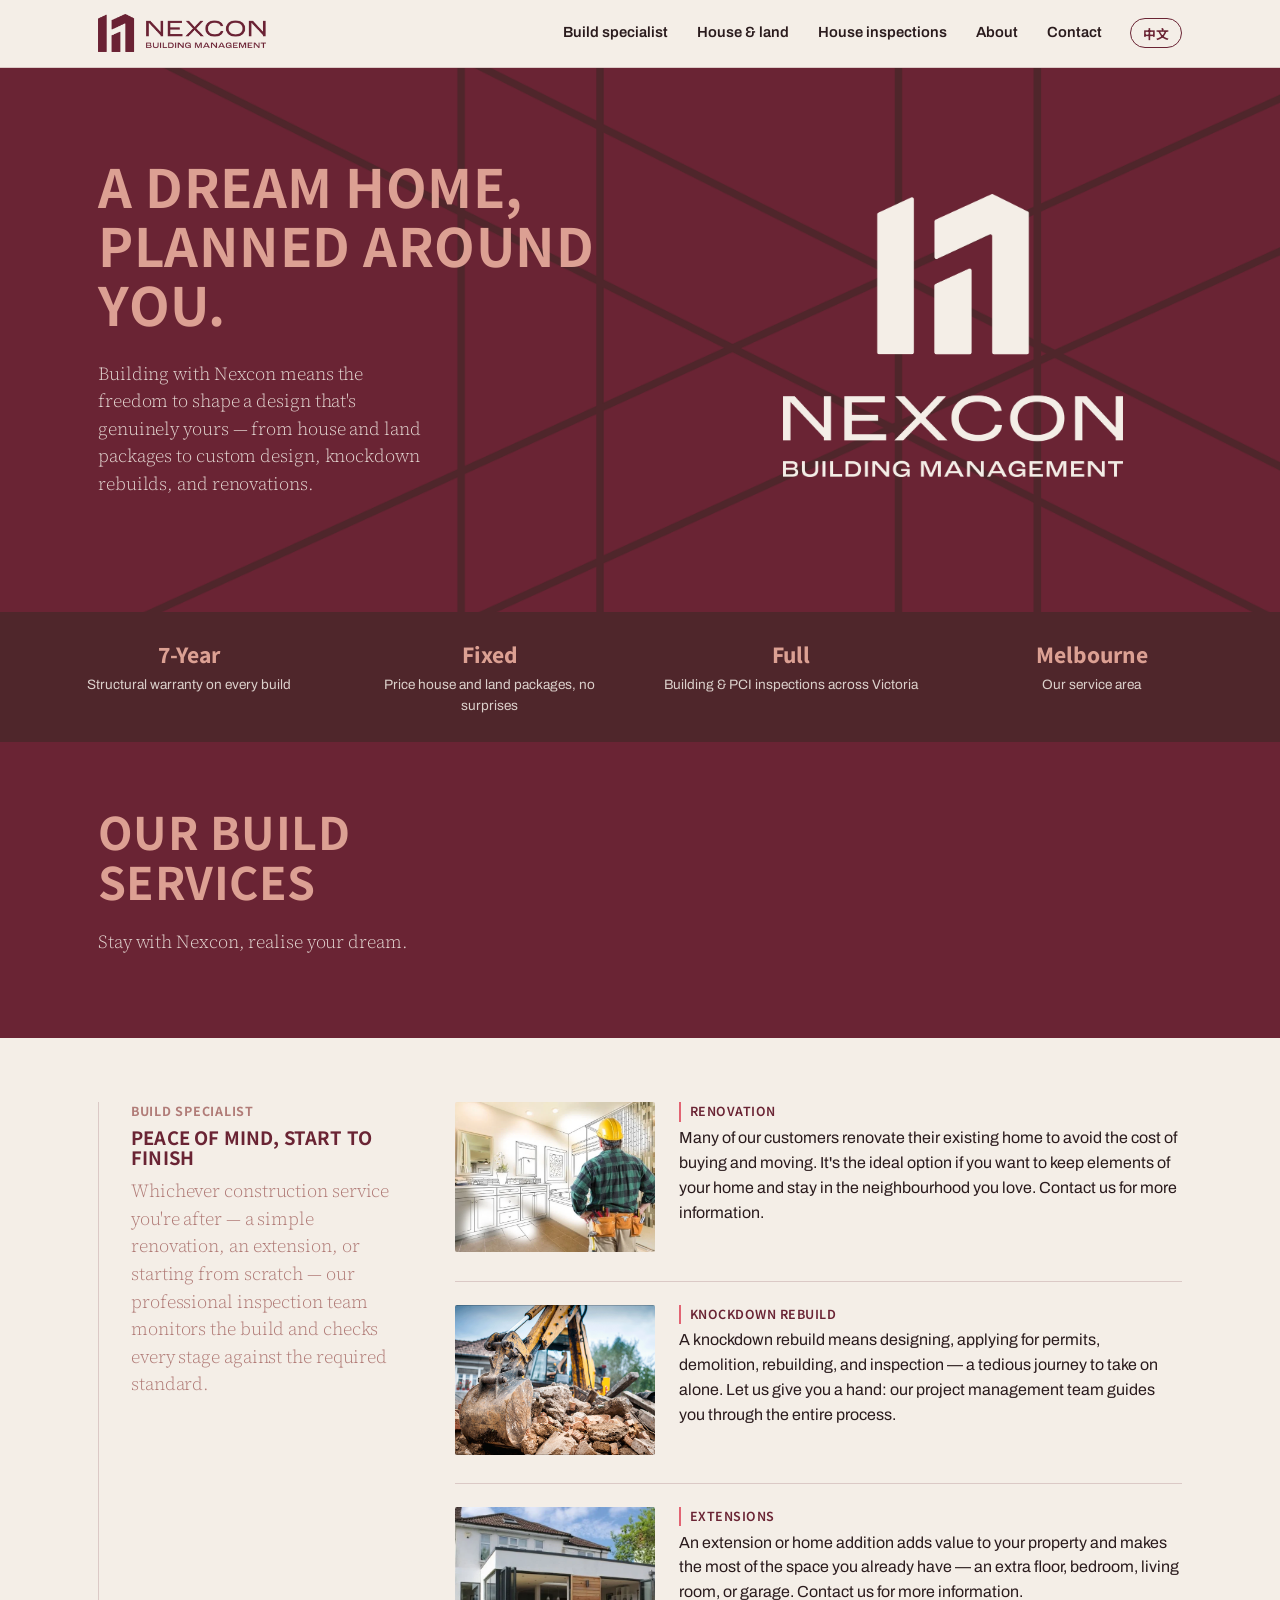
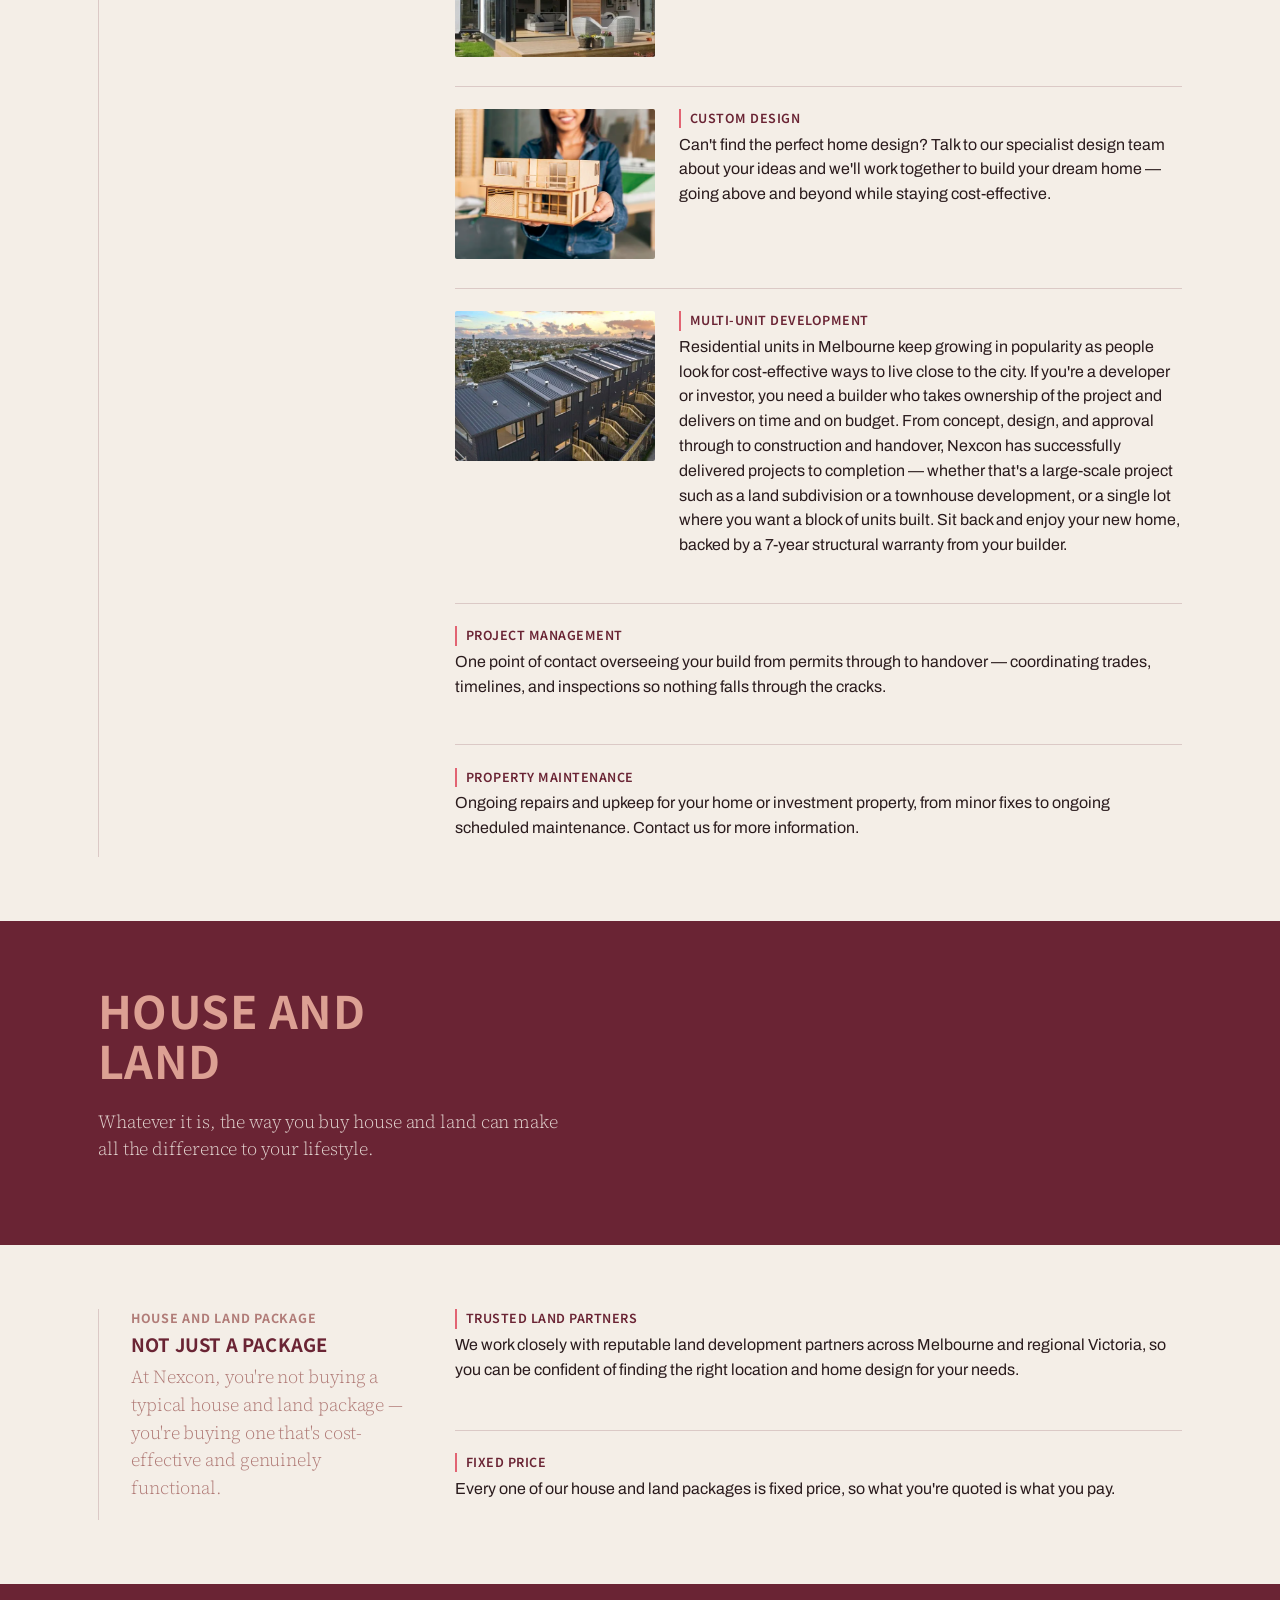
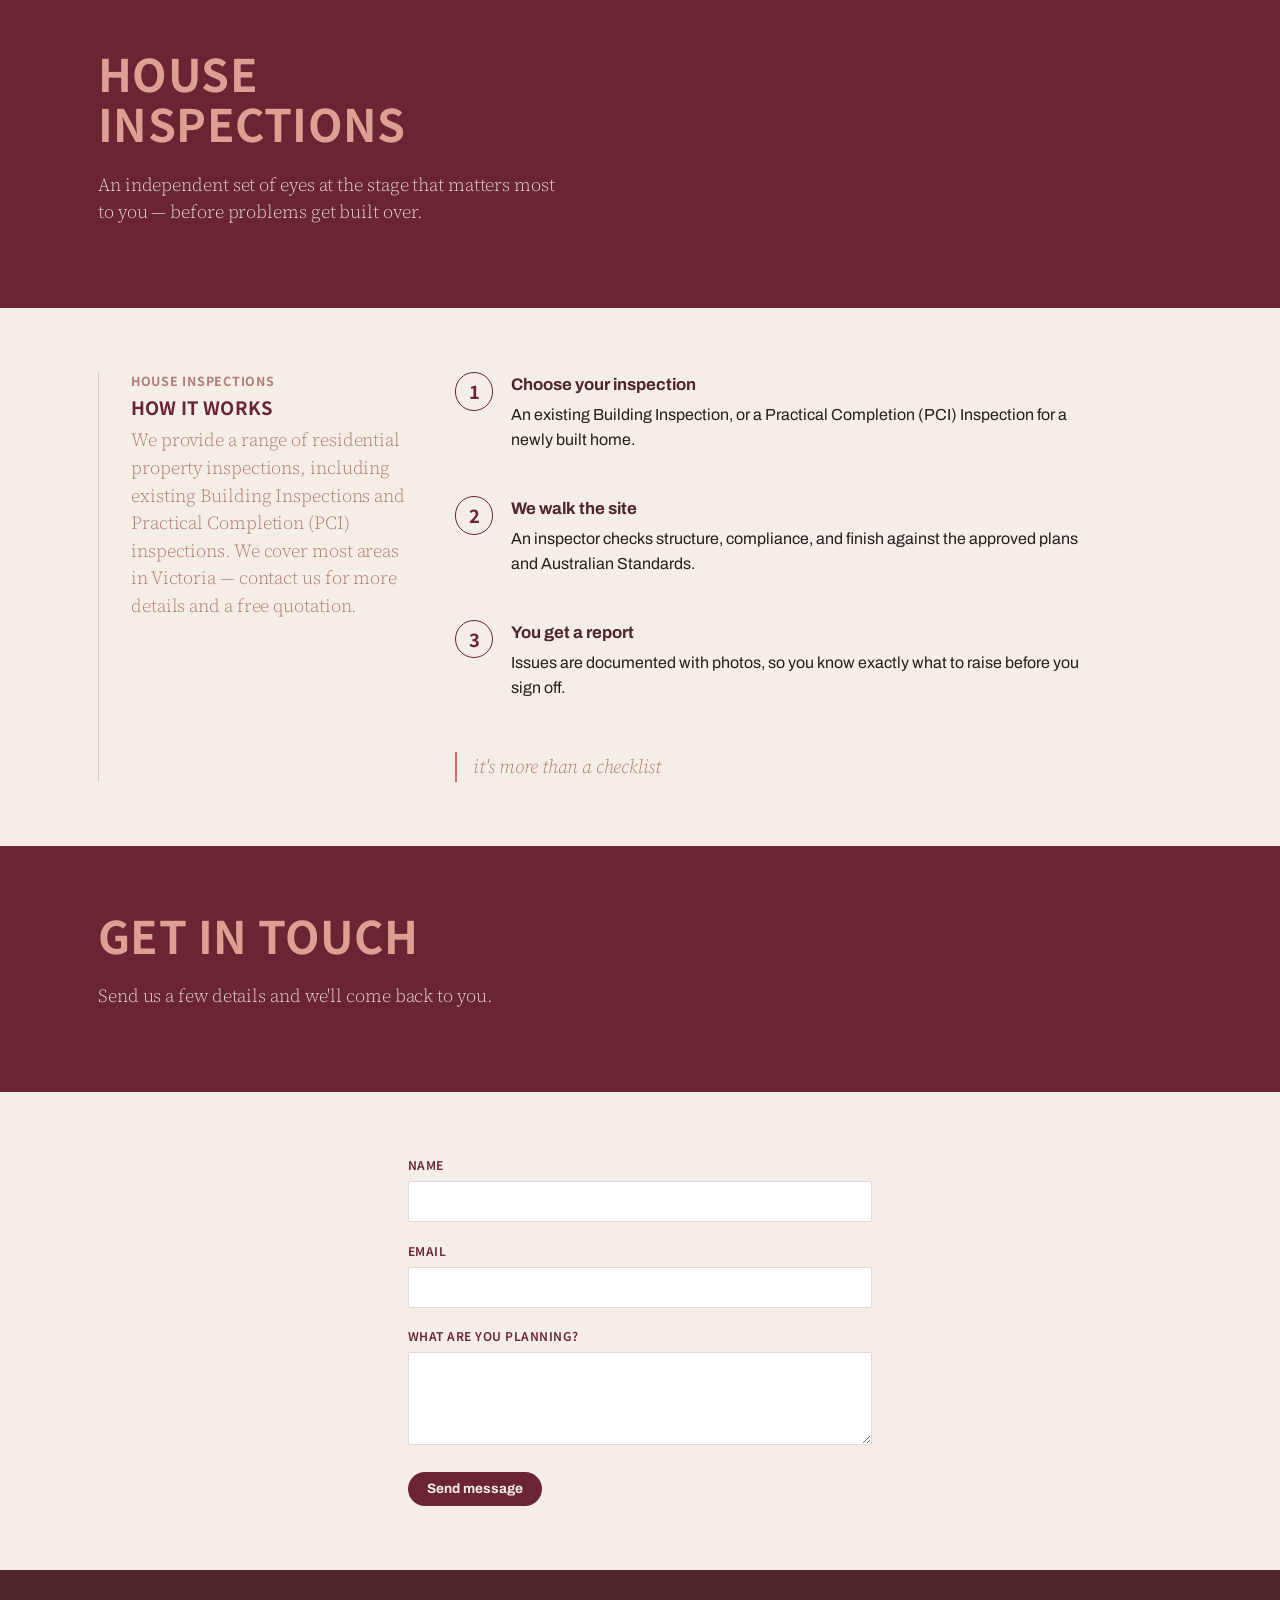
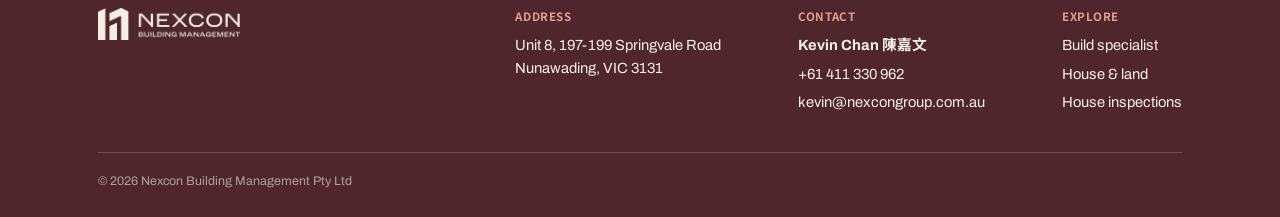
==== commit efc74f35: "added contact us" ====
--- a/home/index.html
+++ b/home/index.html
@@ -8,7 +8,7 @@
 <link rel="preconnect" href="https://fonts.googleapis.com">
 <link rel="preconnect" href="https://fonts.gstatic.com" crossorigin>
 <link href="https://fonts.googleapis.com/css2?family=Archivo+Expanded:wght@500;600;700;800&family=Archivo:wght@400;500;600;700&family=Source+Serif+Pro:ital,wght@0,300;0,400;1,300;1,400&family=Noto+Sans+TC:wght@400;500;600;700;800&display=swap" rel="stylesheet">
-<link rel="stylesheet" href="../styles.css?v=9">
+<link rel="stylesheet" href="../styles.css?v=15">
 </head>
 <body>
 
@@ -34,7 +34,7 @@
       <a href="#house-and-land" data-i18n="nav_house_land">House &amp; land</a>
       <a href="#inspection" data-i18n="nav_inspections">House inspections</a>
       <a href="../about/" data-i18n="nav_about">About</a>
-      <a href="#footer-contact" data-i18n="nav_contact">Contact</a>
+      <a href="#contact" data-i18n="nav_contact">Contact</a>
       <button id="langToggle" class="lang-toggle" type="button" aria-label="切換至中文">中文</button>
     </nav>
     <button class="nav-toggle" id="navToggle" aria-label="Toggle menu" aria-expanded="false" aria-controls="siteNav"><span></span></button>
@@ -49,10 +49,6 @@
       <div class="hero-copy">
         <h1 class="heading heading-on-dark" data-i18n="hero_h1">A dream home, planned around you.</h1>
         <p class="lede lede-on-dark" data-i18n="hero_lede">Building with Nexcon means the freedom to shape a design that's genuinely yours — from house and land packages to custom design, knockdown rebuilds, and renovations.</p>
-        <div class="hero-actions">
-          <a href="#footer-contact" class="pill pill-primary" style="background:var(--blush); color:var(--mahogany);" data-i18n="hero_btn_start">Start your build</a>
-          <a href="#house-and-land" class="pill pill-outline" data-i18n="hero_btn_view">View house &amp; land packages</a>
-        </div>
       </div>
       <div class="hero-motif" aria-hidden="true">
         <img src="../nexcon-logo-centered.png" alt="" style="width:100%; max-width:340px; margin:0 auto; display:block;">
@@ -200,7 +196,113 @@
     </div>
   </section>
 
+  <section id="contact">
+    <div class="divider">
+            <div class="divider-inner">
+        <h2 class="heading heading-on-dark" data-i18n="contact_divider_h2">Get in touch</h2>
+        <p class="lede lede-on-dark" data-i18n="contact_divider_lede">Send us a few details and we'll come back to you.</p>
+      </div>
+    </div>
+    <div class="content-block">
+      <div class="wrap" style="max-width:560px;">
+        <form action="https://formsubmit.co/e7f4031e45ae93ff61f6afe6bc2aa772" method="POST" class="contact-form" id="contactForm">
+          <div class="field">
+            <label for="contact-name" data-i18n="contact_label_name">Name</label>
+            <input type="text" id="contact-name" name="name" required>
+          </div>
+          <div class="field">
+            <label for="contact-email" data-i18n="contact_label_email">Email</label>
+            <input type="email" id="contact-email" name="email" required>
+          </div>
+          <div class="field">
+            <label for="contact-message" data-i18n="contact_label_message">What are you planning?</label>
+            <textarea id="contact-message" name="message" rows="4" required></textarea>
+          </div>
+          <input type="hidden" name="_subject" value="New enquiry from Nexcon website">
+          <input type="text" name="_honey" style="display:none" tabindex="-1" autocomplete="off">
+          <input type="hidden" name="_template" value="basic">
+          <button type="submit" class="pill pill-primary contact-submit" data-i18n="contact_btn_send">Send message</button>
+          <p class="contact-error" id="contactError" style="display:none;" data-i18n="contact_error">Something went wrong — please try again, or contact us directly using the details below.</p>
+          <p class="contact-warning" id="contactLimit" style="display:none;" data-i18n="contact_limit">You've used up your message limit on this device. Please contact us directly using the details below.</p>
+        </form>
+        <div class="contact-success" id="contactSuccess" style="display:none;">
+          <p class="contact-success-title" data-i18n="contact_success_title">Message received</p>
+          <p class="contact-success-body" data-i18n="contact_success_body">Thanks for reaching out — we've got your message and will be in touch soon.</p>
+        </div>
+      </div>
+    </div>
+  </section>
+
 </main>
+
+<script>
+  const contactForm = document.getElementById('contactForm');
+  const CONTACT_LIMIT = 10;
+  const CONTACT_LIMIT_KEY = 'nexcon-contact-count';
+
+  function getSubmitCount() {
+    try {
+      return parseInt(localStorage.getItem(CONTACT_LIMIT_KEY), 10) || 0;
+    } catch (e) {
+      return 0;
+    }
+  }
+
+  function incrementSubmitCount() {
+    try {
+      localStorage.setItem(CONTACT_LIMIT_KEY, String(getSubmitCount() + 1));
+    } catch (e) {
+      /* if storage is unavailable, the limit just won't persist across page loads for this visitor */
+    }
+  }
+
+  function applyLimitState() {
+    const submitBtn = contactForm.querySelector('.contact-submit');
+    const limitMsg = document.getElementById('contactLimit');
+    if (getSubmitCount() >= CONTACT_LIMIT) {
+      submitBtn.disabled = true;
+      submitBtn.style.opacity = '0.5';
+      submitBtn.style.cursor = 'not-allowed';
+      limitMsg.style.display = 'block';
+    }
+  }
+
+  if (contactForm) {
+    applyLimitState();
+
+    contactForm.addEventListener('submit', async function (e) {
+      e.preventDefault();
+      const errorMsg = document.getElementById('contactError');
+      const limitMsg = document.getElementById('contactLimit');
+      const successMsg = document.getElementById('contactSuccess');
+      errorMsg.style.display = 'none';
+
+      if (getSubmitCount() >= CONTACT_LIMIT) {
+        successMsg.style.display = 'none';
+        limitMsg.style.display = 'block';
+        return;
+      }
+
+      try {
+        const response = await fetch(contactForm.action, {
+          method: 'POST',
+          body: new FormData(contactForm),
+          headers: { 'Accept': 'application/json' }
+        });
+        if (response.ok) {
+          incrementSubmitCount();
+          contactForm.reset();
+          successMsg.style.display = 'block';
+          applyLimitState();
+        } else {
+          errorMsg.style.display = 'block';
+        }
+      } catch (err) {
+        errorMsg.style.display = 'block';
+      }
+    });
+  }
+</script>
 
 <footer id="footer-contact">
   <div class="wrap">
--- a/styles.css
+++ b/styles.css
@@ -150,6 +150,19 @@
 /* about statement */
 .about-block .quote{font-size:clamp(1.3rem,2.6vw,1.7rem); max-width:26ch; margin-bottom:0.6em;}
 
+/* contact form */
+.contact-form{display:flex; flex-direction:column; gap:1.2rem;}
+.contact-form .field{display:flex; flex-direction:column; gap:0.4rem;}
+.contact-form label{font-family:var(--ex); font-weight:600; text-transform:uppercase; letter-spacing:0.04em; font-size:0.75rem; color:var(--bordeaux);}
+.contact-form input, .contact-form textarea{font-family:var(--sans); font-size:1rem; padding:0.7em 0.9em; border:1px solid var(--line-on-sand); border-radius:2px; background:#fff; color:var(--text);}
+.contact-form input:focus, .contact-form textarea:focus{outline:2px solid var(--rosette); outline-offset:1px;}
+.contact-submit{align-self:flex-start; border:none; cursor:pointer; margin-top:0.5rem;}
+.contact-error{font-family:var(--sans); font-size:0.9rem; color:var(--rosette); margin-top:0.8rem;}
+.contact-warning{font-family:var(--sans); font-weight:600; font-size:0.92rem; color:var(--mahogany); background:rgba(183,140,0,0.12); border-left:3px solid var(--ochre); padding:0.7em 1em; margin-top:0.8rem;}
+.contact-success{background:#fff; border:1px solid var(--line-on-sand); border-left:4px solid var(--bordeaux); border-radius:2px; padding:1.4rem 1.6rem; margin-top:1.5rem;}
+.contact-success-title{font-family:var(--ex); font-weight:700; text-transform:uppercase; letter-spacing:0.02em; font-size:1.1rem; color:var(--bordeaux); margin:0 0 0.4em;}
+.contact-success-body{font-family:var(--sans); font-size:0.98rem; color:var(--text); margin:0;}
+
 /* team */
 .team-list{display:grid; gap:2rem;}
 .team-member{display:grid; grid-template-columns:140px 1fr auto; gap:1.8rem; align-items:start; padding-top:1.8rem; border-top:1px solid var(--line-on-sand);}
